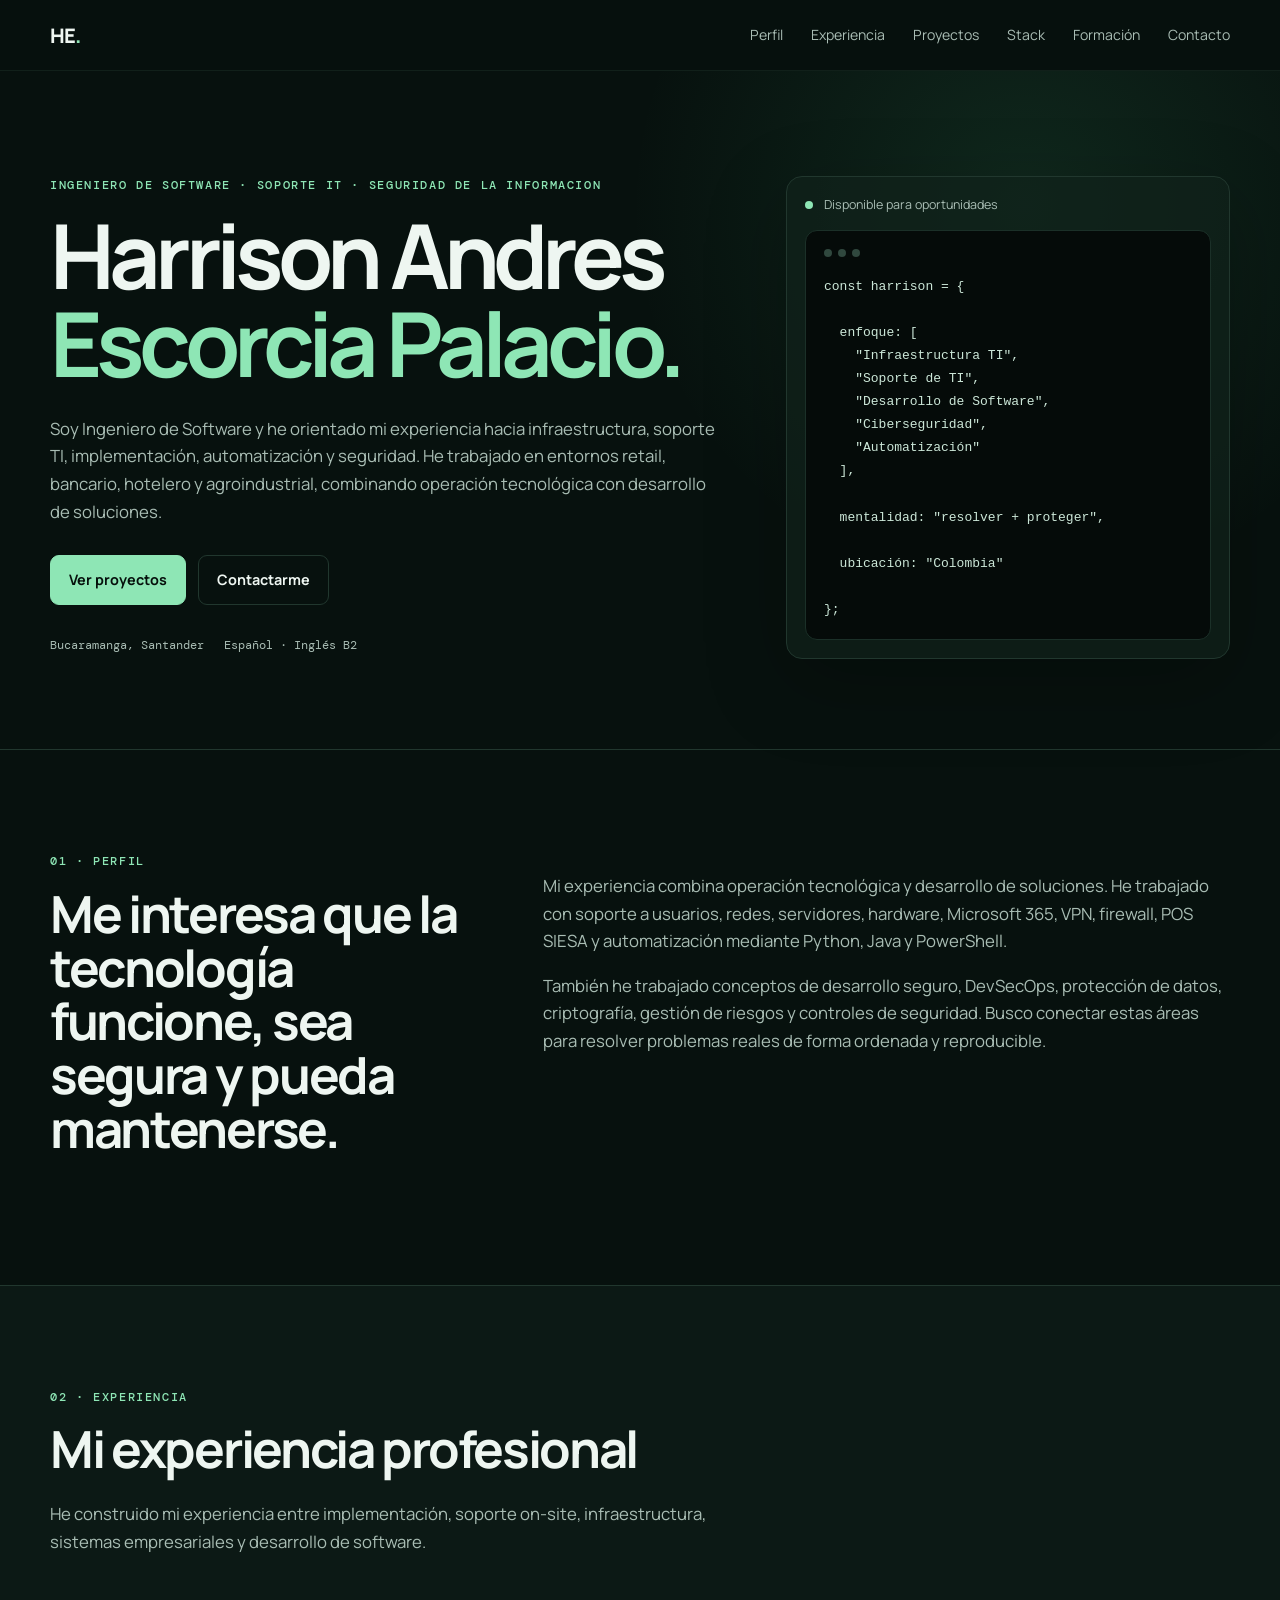
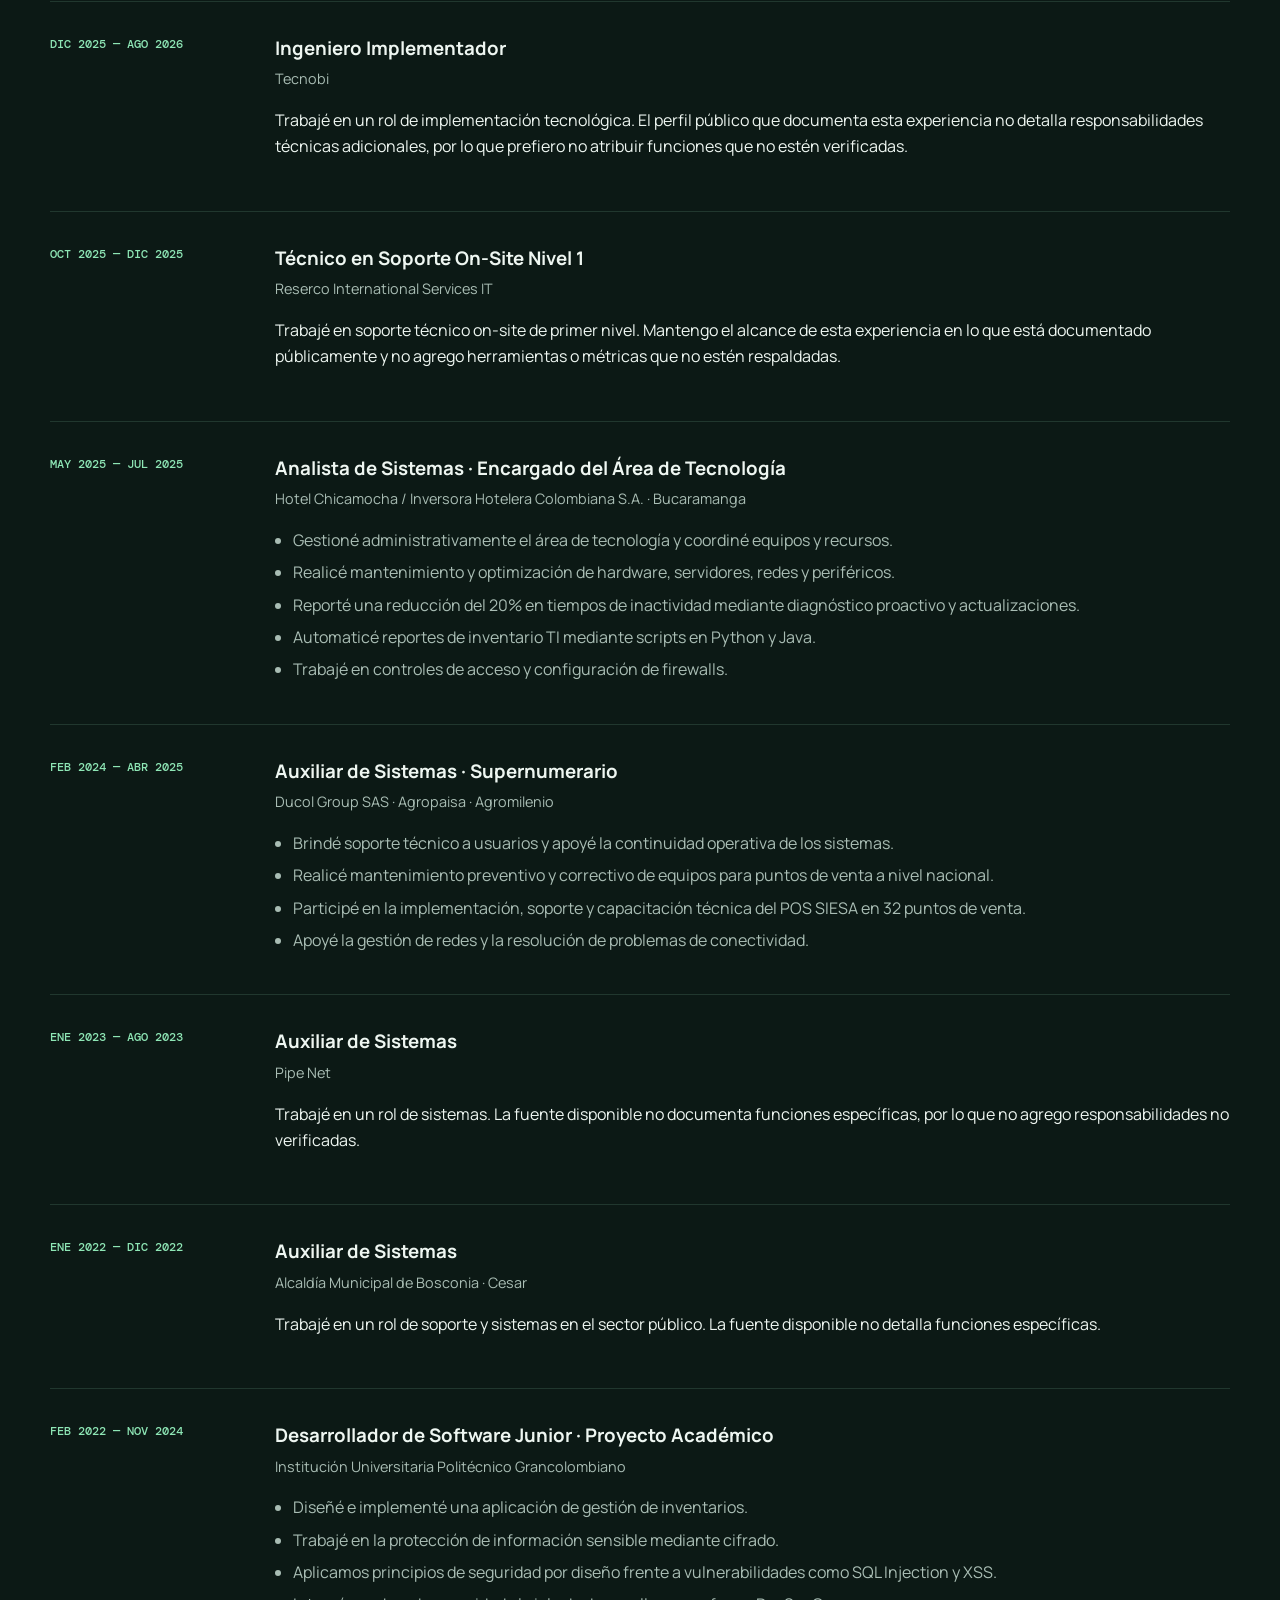
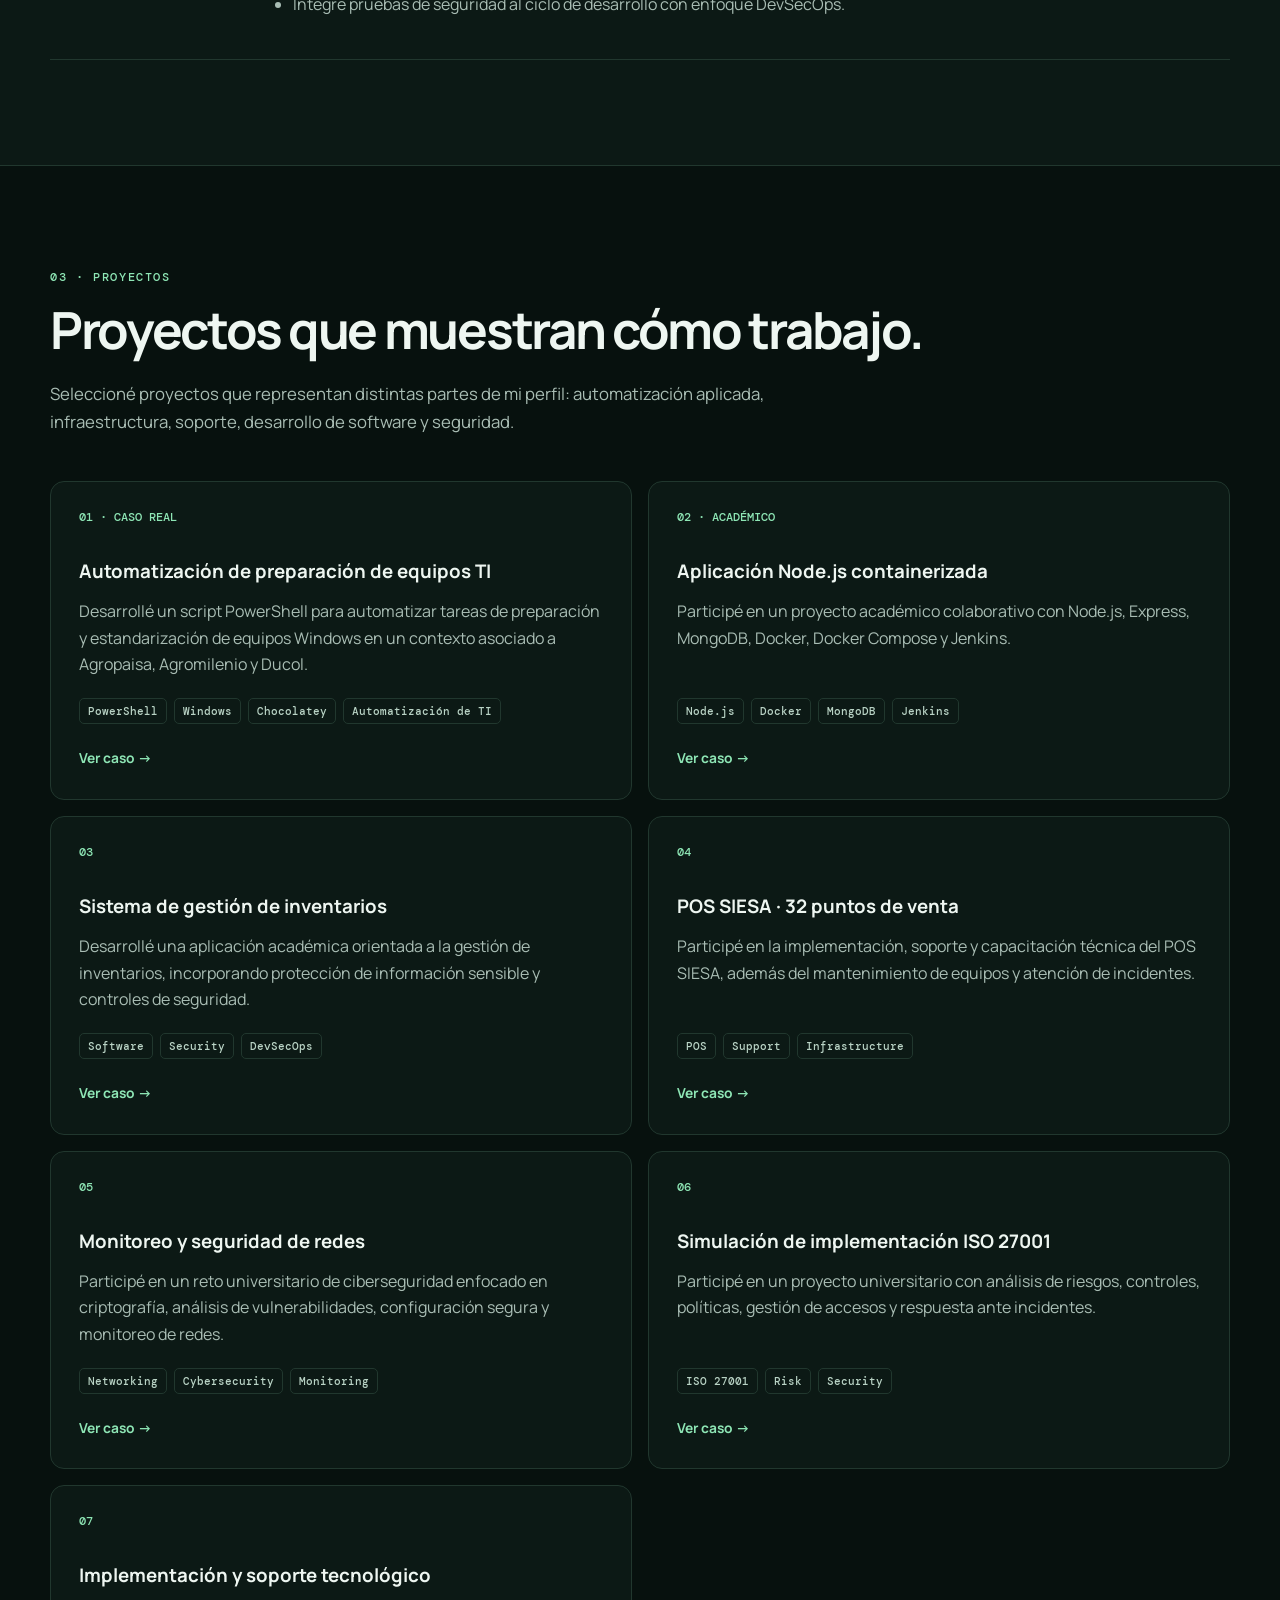
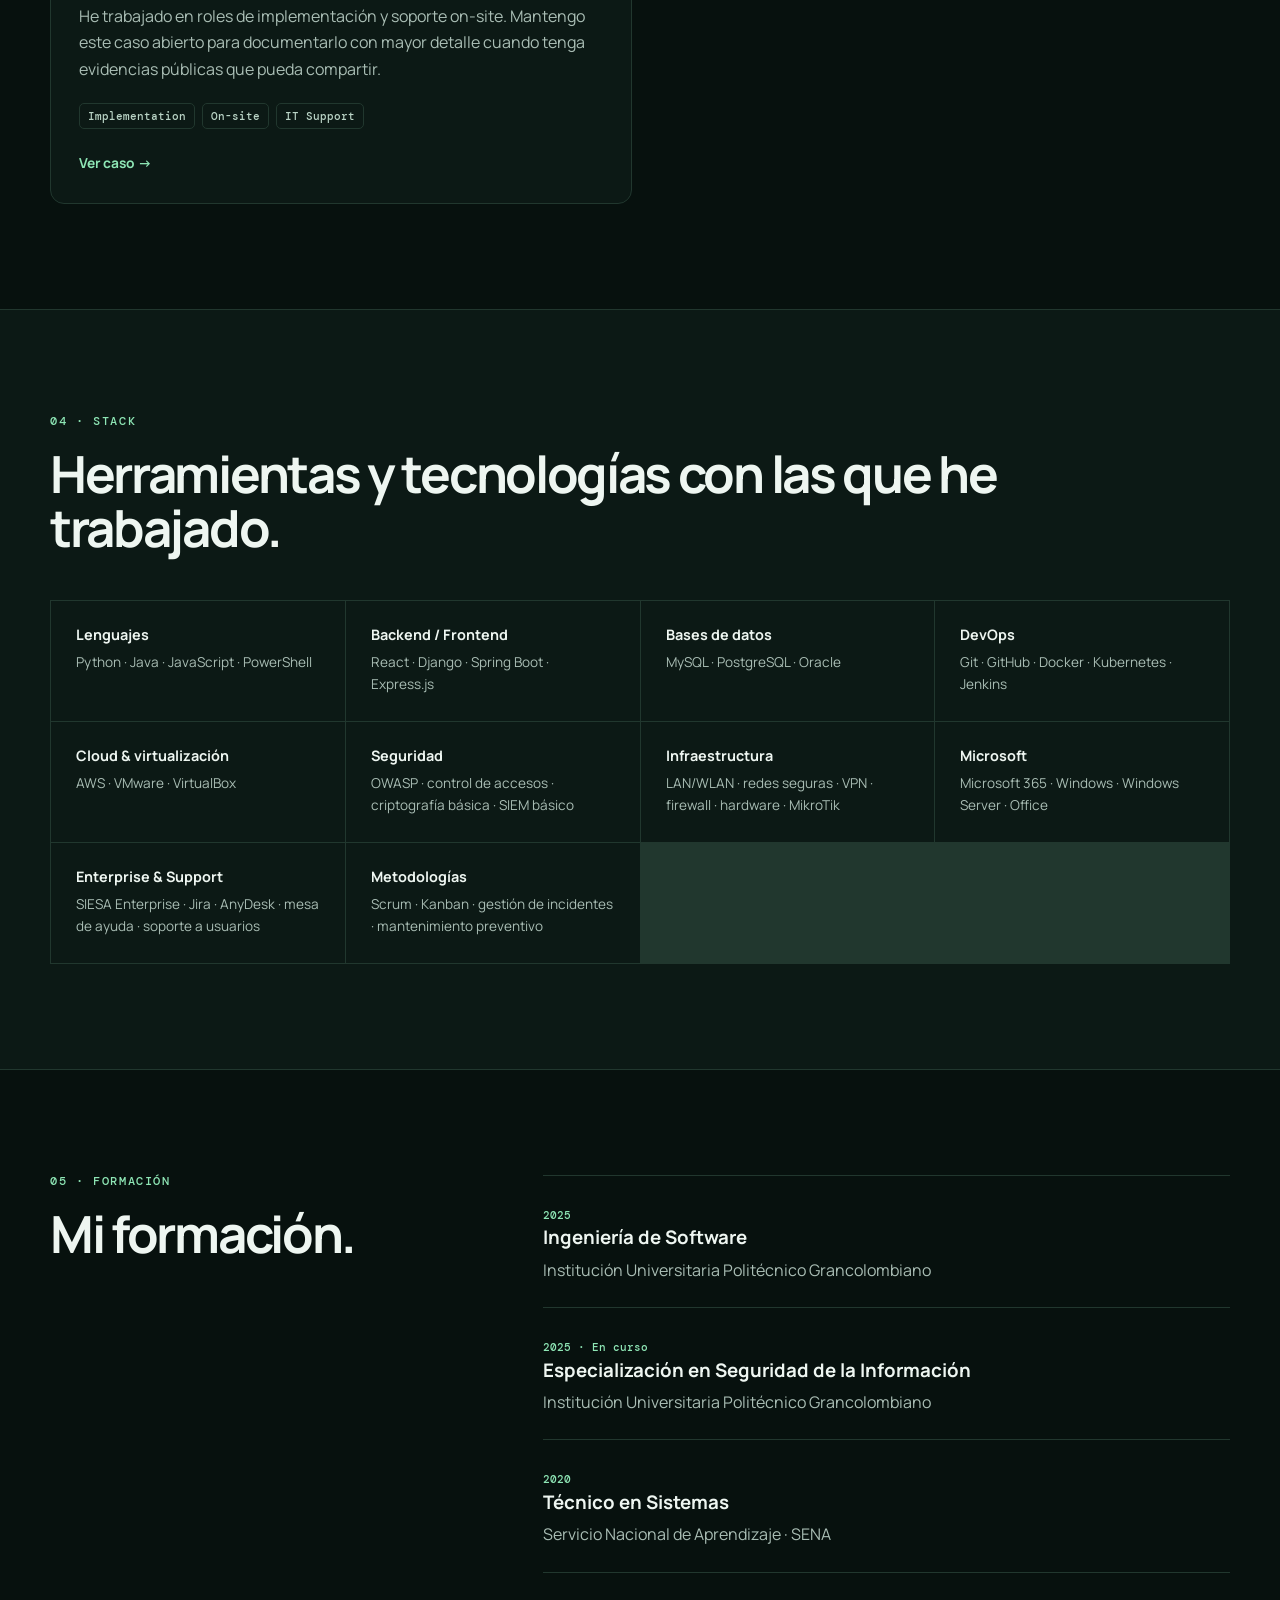
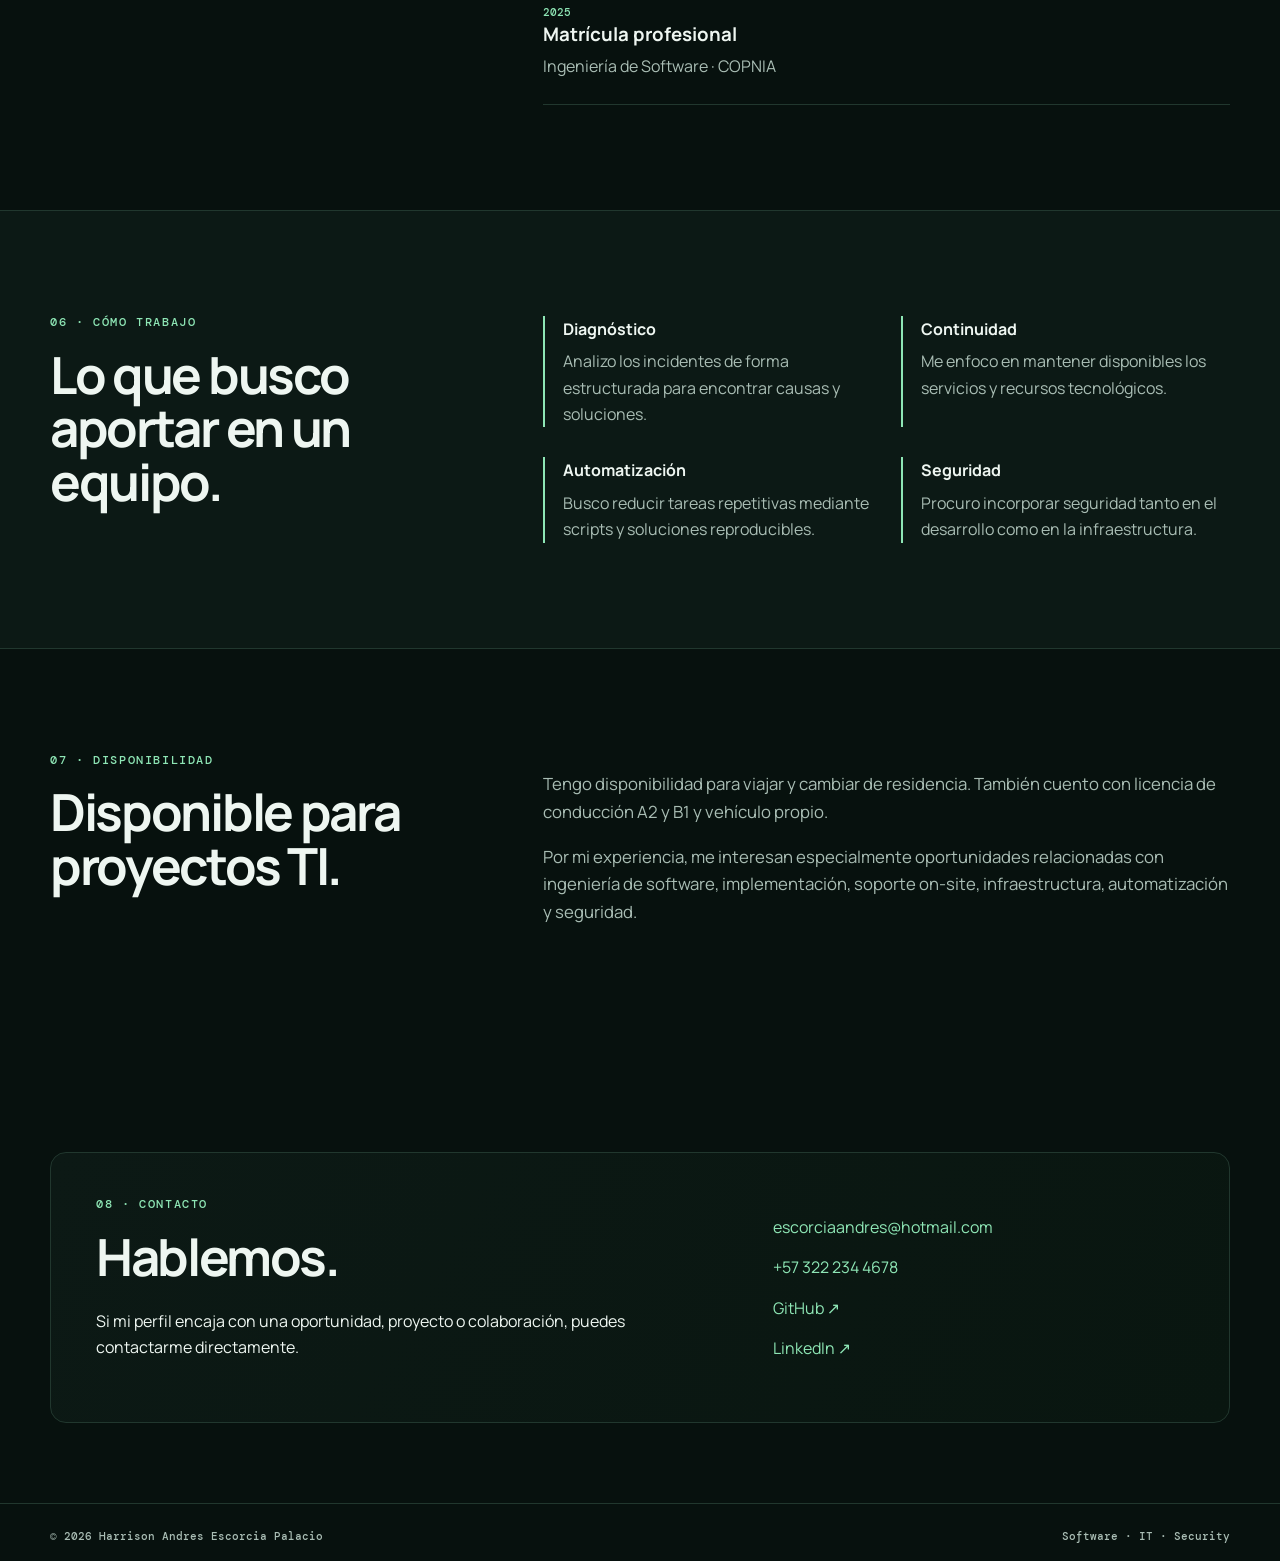
==== index.html @ 4d2f9f16 "Initial portfolio" ====
<!doctype html>
<html lang="es">
<head>
  <meta charset="utf-8">
  <meta name="viewport" content="width=device-width, initial-scale=1">
  <meta name="description" content="Portfolio profesional de Harrison Andres Escorcia Palacio — Ingeniería de Software, infraestructura, soporte TI, automatización y seguridad de la información.">
  <meta name="author" content="Harrison Andres Escorcia Palacio">
  <meta property="og:title" content="Harrison Andres Escorcia Palacio | Software & IT">
  <meta property="og:description" content="Ingeniero de Software con experiencia en infraestructura, soporte TI, desarrollo, automatización y seguridad de la información.">
  <meta property="og:type" content="website">
  <title>Harrison Escorcia | Software Engineer & IT</title>
  <link rel="stylesheet" href="styles.css">
</head>
<body>
<header class="site-header">
  <nav class="nav container" aria-label="Navegación principal">
    <a class="brand" href="#inicio">HE<span>.</span></a>
    <button class="nav-toggle" aria-label="Abrir menú">☰</button>
    <div class="nav-links">
      <a href="#perfil">Perfil</a>
      <a href="#experiencia">Experiencia</a>
      <a href="#proyectos">Proyectos</a>
      <a href="#stack">Stack</a>
      <a href="#formacion">Formación</a>
      <a href="#contacto">Contacto</a>
    </div>
  </nav>
</header>

<main id="inicio">
  <section class="hero">
    <div class="container hero-grid">
      <div>
        <p class="eyebrow">INGENIERO DE SOFTWARE · SOPORTE IT · SEGURIDAD DE LA INFORMACION</p>
        <h1>Harrison Andres<br><span>Escorcia Palacio.</span></h1>
        <p class="hero-copy">
          Soy Ingeniero de Software y he orientado mi experiencia hacia infraestructura,
          soporte TI, implementación, automatización y seguridad. He trabajado en entornos
          retail, bancario, hotelero y agroindustrial, combinando operación tecnológica
          con desarrollo de soluciones.
        </p>
        <div class="actions">
          <a class="btn primary" href="#proyectos">Ver proyectos</a>
          <a class="btn secondary" href="#contacto">Contactarme</a>
        </div>
        <div class="quick-facts">
          <span>Bucaramanga, Santander</span>
          <span>Español · Inglés B2</span>
          <span></span>
        </div>
      </div>
      <aside class="hero-card">
        <div class="status"><i></i> Disponible para oportunidades</div>
        <div class="code-card">
          <div class="dots"><b></b><b></b><b></b></div>
          <pre><code>const harrison = {

  enfoque: [
    "Infraestructura TI",
    "Soporte de TI",
    "Desarrollo de Software",
    "Ciberseguridad",
    "Automatización"
  ],

  mentalidad: "resolver + proteger",

  ubicación: "Colombia"

};</code></pre>
        </div>
      </aside>
    </div>
  </section>

  <section id="perfil" class="section">
    <div class="container two-col">
      <div>
        <p class="eyebrow">01 · PERFIL</p>
        <h2>Me interesa que la tecnología funcione, sea segura y pueda mantenerse.</h2>
      </div>
      <div class="prose">
        <p>
          Mi experiencia combina operación tecnológica y desarrollo de soluciones. He trabajado
          con soporte a usuarios, redes, servidores, hardware, Microsoft 365, VPN, firewall,
          POS SIESA y automatización mediante Python, Java y PowerShell.
        </p>
        <p>
          También he trabajado conceptos de desarrollo seguro, DevSecOps, protección de datos,
          criptografía, gestión de riesgos y controles de seguridad. Busco conectar estas áreas
          para resolver problemas reales de forma ordenada y reproducible.
        </p>
      </div>
    </div>
  </section>

  <section id="experiencia" class="section section-alt">
    <div class="container">
      <p class="eyebrow">02 · EXPERIENCIA</p>
      <h2>Mi experiencia profesional</h2>
      <p class="section-lead">He construido mi experiencia entre implementación, soporte on-site, infraestructura, sistemas empresariales y desarrollo de software.</p>
      <div class="timeline">
        <article class="timeline-item">
          <div class="date">DIC 2025 — AGO 2026</div>
          <div>
            <h3>Ingeniero Implementador</h3>
            <p class="company">Tecnobi</p>
            <p>Trabajé en un rol de implementación tecnológica. El perfil público que documenta esta experiencia no detalla responsabilidades técnicas adicionales, por lo que prefiero no atribuir funciones que no estén verificadas.</p>
          </div>
        </article>
        <article class="timeline-item">
          <div class="date">OCT 2025 — DIC 2025</div>
          <div>
            <h3>Técnico en Soporte On-Site Nivel 1</h3>
            <p class="company">Reserco International Services IT</p>
            <p>Trabajé en soporte técnico on-site de primer nivel. Mantengo el alcance de esta experiencia en lo que está documentado públicamente y no agrego herramientas o métricas que no estén respaldadas.</p>
          </div>
        </article>
        <article class="timeline-item">
          <div class="date">MAY 2025 — JUL 2025</div>
          <div>
            <h3>Analista de Sistemas · Encargado del Área de Tecnología</h3>
            <p class="company">Hotel Chicamocha / Inversora Hotelera Colombiana S.A. · Bucaramanga</p>
            <ul>
              <li>Gestioné administrativamente el área de tecnología y coordiné equipos y recursos.</li>
              <li>Realicé mantenimiento y optimización de hardware, servidores, redes y periféricos.</li>
              <li>Reporté una reducción del 20% en tiempos de inactividad mediante diagnóstico proactivo y actualizaciones.</li>
              <li>Automaticé reportes de inventario TI mediante scripts en Python y Java.</li>
              <li>Trabajé en controles de acceso y configuración de firewalls.</li>
            </ul>
          </div>
        </article>
        <article class="timeline-item">
          <div class="date">FEB 2024 — ABR 2025</div>
          <div>
            <h3>Auxiliar de Sistemas · Supernumerario</h3>
            <p class="company">Ducol Group SAS · Agropaisa · Agromilenio</p>
            <ul>
              <li>Brindé soporte técnico a usuarios y apoyé la continuidad operativa de los sistemas.</li>
              <li>Realicé mantenimiento preventivo y correctivo de equipos para puntos de venta a nivel nacional.</li>
              <li>Participé en la implementación, soporte y capacitación técnica del POS SIESA en 32 puntos de venta.</li>
              <li>Apoyé la gestión de redes y la resolución de problemas de conectividad.</li>
            </ul>
          </div>
        </article>
        <article class="timeline-item">
          <div class="date">ENE 2023 — AGO 2023</div>
          <div>
            <h3>Auxiliar de Sistemas</h3>
            <p class="company">Pipe Net</p>
            <p>Trabajé en un rol de sistemas. La fuente disponible no documenta funciones específicas, por lo que no agrego responsabilidades no verificadas.</p>
          </div>
        </article>
        <article class="timeline-item">
          <div class="date">ENE 2022 — DIC 2022</div>
          <div>
            <h3>Auxiliar de Sistemas</h3>
            <p class="company">Alcaldía Municipal de Bosconia · Cesar</p>
            <p>Trabajé en un rol de soporte y sistemas en el sector público. La fuente disponible no detalla funciones específicas.</p>
          </div>
        </article>
        <article class="timeline-item">
          <div class="date">FEB 2022 — NOV 2024</div>
          <div>
            <h3>Desarrollador de Software Junior · Proyecto Académico</h3>
            <p class="company">Institución Universitaria Politécnico Grancolombiano</p>
            <ul>
              <li>Diseñé e implementé una aplicación de gestión de inventarios.</li>
              <li>Trabajé en la protección de información sensible mediante cifrado.</li>
              <li>Aplicamos principios de seguridad por diseño frente a vulnerabilidades como SQL Injection y XSS.</li>
              <li>Integré pruebas de seguridad al ciclo de desarrollo con enfoque DevSecOps.</li>
            </ul>
          </div>
        </article>
      </div>
    </div>
  </section>

  <section id="proyectos" class="section">
    <div class="container">
      <p class="eyebrow">03 · PROYECTOS</p>
      <h2>Proyectos que muestran cómo trabajo.</h2>
      <p class="section-lead">Seleccioné proyectos que representan distintas partes de mi perfil: automatización aplicada, infraestructura, soporte, desarrollo de software y seguridad.</p>
      <div class="project-grid">
        <article class="project-card">
          <span class="project-number">01 · CASO REAL</span>
          <h3>Automatización de preparación de equipos TI</h3>
          <p>Desarrollé un script PowerShell para automatizar tareas de preparación y estandarización de equipos Windows en un contexto asociado a Agropaisa, Agromilenio y Ducol.</p>
          <div class="tags"><span>PowerShell</span><span>Windows</span><span>Chocolatey</span><span>Automatización de TI</span></div>
          <a class="text-link" href="projects/tics-agp.html">Ver caso →</a>
        </article>
        <article class="project-card">
          <span class="project-number">02 · ACADÉMICO</span>
          <h3>Aplicación Node.js containerizada</h3>
          <p>Participé en un proyecto académico colaborativo con Node.js, Express, MongoDB, Docker, Docker Compose y Jenkins.</p>
          <div class="tags"><span>Node.js</span><span>Docker</span><span>MongoDB</span><span>Jenkins</span></div>
          <a class="text-link" href="projects/app-docker-node.html">Ver caso →</a>
        </article>
        <article class="project-card">
          <span class="project-number">03</span>
          <h3>Sistema de gestión de inventarios</h3>
          <p>Desarrollé una aplicación académica orientada a la gestión de inventarios, incorporando protección de información sensible y controles de seguridad.</p>
          <div class="tags"><span>Software</span><span>Security</span><span>DevSecOps</span></div>
          <a class="text-link" href="projects/inventario.html">Ver caso →</a>
        </article>
        <article class="project-card">
          <span class="project-number">04</span>
          <h3>POS SIESA · 32 puntos de venta</h3>
          <p>Participé en la implementación, soporte y capacitación técnica del POS SIESA, además del mantenimiento de equipos y atención de incidentes.</p>
          <div class="tags"><span>POS</span><span>Support</span><span>Infrastructure</span></div>
          <a class="text-link" href="projects/pos-siesa.html">Ver caso →</a>
        </article>
        <article class="project-card">
          <span class="project-number">05</span>
          <h3>Monitoreo y seguridad de redes</h3>
          <p>Participé en un reto universitario de ciberseguridad enfocado en criptografía, análisis de vulnerabilidades, configuración segura y monitoreo de redes.</p>
          <div class="tags"><span>Networking</span><span>Cybersecurity</span><span>Monitoring</span></div>
          <a class="text-link" href="projects/monitoreo-redes.html">Ver caso →</a>
        </article>
        <article class="project-card">
          <span class="project-number">06</span>
          <h3>Simulación de implementación ISO 27001</h3>
          <p>Participé en un proyecto universitario con análisis de riesgos, controles, políticas, gestión de accesos y respuesta ante incidentes.</p>
          <div class="tags"><span>ISO 27001</span><span>Risk</span><span>Security</span></div>
          <a class="text-link" href="projects/iso-27001.html">Ver caso →</a>
        </article>
        <article class="project-card">
          <span class="project-number">07</span>
          <h3>Implementación y soporte tecnológico</h3>
          <p>He trabajado en roles de implementación y soporte on-site. Mantengo este caso abierto para documentarlo con mayor detalle cuando tenga evidencias públicas que pueda compartir.</p>
          <div class="tags"><span>Implementation</span><span>On-site</span><span>IT Support</span></div>
          <a class="text-link" href="projects/implementacion-ti.html">Ver caso →</a>
        </article>
      </div>
    </div>
  </section>

  <section id="stack" class="section section-alt">
    <div class="container">
      <p class="eyebrow">04 · STACK</p>
      <h2>Herramientas y tecnologías con las que he trabajado.</h2>
      <div class="skills-grid">
        <div class="skill"><h3>Lenguajes</h3><p>Python · Java · JavaScript · PowerShell</p></div>
        <div class="skill"><h3>Backend / Frontend</h3><p>React · Django · Spring Boot · Express.js</p></div>
        <div class="skill"><h3>Bases de datos</h3><p>MySQL · PostgreSQL · Oracle</p></div>
        <div class="skill"><h3>DevOps</h3><p>Git · GitHub · Docker · Kubernetes · Jenkins</p></div>
        <div class="skill"><h3>Cloud & virtualización</h3><p>AWS · VMware · VirtualBox</p></div>
        <div class="skill"><h3>Seguridad</h3><p>OWASP · control de accesos · criptografía básica · SIEM básico</p></div>
        <div class="skill"><h3>Infraestructura</h3><p>LAN/WLAN · redes seguras · VPN · firewall · hardware · MikroTik</p></div>
        <div class="skill"><h3>Microsoft</h3><p>Microsoft 365 · Windows · Windows Server · Office</p></div>
        <div class="skill"><h3>Enterprise & Support</h3><p>SIESA Enterprise · Jira · AnyDesk · mesa de ayuda · soporte a usuarios</p></div>
        <div class="skill"><h3>Metodologías</h3><p>Scrum · Kanban · gestión de incidentes · mantenimiento preventivo</p></div>
      </div>
    </div>
  </section>

  <section id="formacion" class="section">
    <div class="container two-col">
      <div>
        <p class="eyebrow">05 · FORMACIÓN</p>
        <h2>Mi formación.</h2>
      </div>
      <div class="education-list">
        <article>
          <span>2025</span>
          <h3>Ingeniería de Software</h3>
          <p>Institución Universitaria Politécnico Grancolombiano</p>
        </article>
        <article>
          <span>2025 · En curso</span>
          <h3>Especialización en Seguridad de la Información</h3>
          <p>Institución Universitaria Politécnico Grancolombiano</p>
        </article>
        <article>
          <span>2020</span>
          <h3>Técnico en Sistemas</h3>
          <p>Servicio Nacional de Aprendizaje · SENA</p>
        </article>
        <article>
          <span>2025</span>
          <h3>Matrícula profesional</h3>
          <p>Ingeniería de Software · COPNIA</p>
        </article>
      </div>
    </div>
  </section>

  <section class="section section-alt">
    <div class="container two-col">
      <div>
        <p class="eyebrow">06 · CÓMO TRABAJO</p>
        <h2>Lo que busco aportar en un equipo.</h2>
      </div>
      <div class="value-grid">
        <div><strong>Diagnóstico</strong><p>Analizo los incidentes de forma estructurada para encontrar causas y soluciones.</p></div>
        <div><strong>Continuidad</strong><p>Me enfoco en mantener disponibles los servicios y recursos tecnológicos.</p></div>
        <div><strong>Automatización</strong><p>Busco reducir tareas repetitivas mediante scripts y soluciones reproducibles.</p></div>
        <div><strong>Seguridad</strong><p>Procuro incorporar seguridad tanto en el desarrollo como en la infraestructura.</p></div>
      </div>
    </div>
  </section>

  <section class="section">
    <div class="container two-col">
      <div>
        <p class="eyebrow">07 · DISPONIBILIDAD</p>
        <h2>Disponible para proyectos TI.</h2>
      </div>
      <div class="prose">
        <p>Tengo disponibilidad para viajar y cambiar de residencia. También cuento con licencia de conducción A2 y B1 y vehículo propio.</p>
        <p>Por mi experiencia, me interesan especialmente oportunidades relacionadas con ingeniería de software, implementación, soporte on-site, infraestructura, automatización y seguridad.</p>
      </div>
    </div>
  </section>

  <section id="contacto" class="section contact">
    <div class="container contact-box">
      <div>
        <p class="eyebrow">08 · CONTACTO</p>
        <h2>Hablemos.</h2>
        <p>Si mi perfil encaja con una oportunidad, proyecto o colaboración, puedes contactarme directamente.</p>
      </div>
      <div class="contact-links">
        <a href="mailto:escorciaandres@hotmail.com">escorciaandres@hotmail.com</a>
        <a href="tel:+573222344678">+57 322 234 4678</a>
        <a href="https://github.com/AndresEscorcia" target="_blank" rel="noopener">GitHub ↗</a>
        <a href="https://www.linkedin.com/" target="_blank" rel="noopener">LinkedIn ↗</a>
      </div>
    </div>
  </section>
</main>

<footer class="footer">
  <div class="container">
    <span>© <span id="year"></span> Harrison Andres Escorcia Palacio</span>
    <span>Software · IT · Security</span>
  </div>
</footer>
<script src="script.js"></script>
</body>
</html>
---- styles.css ----
@import url('https://fonts.googleapis.com/css2?family=DM+Mono:wght@400;500&family=Manrope:wght@400;500;600;700;800&display=swap');

:root{
  --bg:#07110e; --surface:#0c1915; --surface2:#10211b; --text:#eef6f1;
  --muted:#a9bdb4; --line:#21372e; --accent:#8ee6b5; --accent2:#4fd18a;
  --max:1180px;
}
*{box-sizing:border-box}
html{scroll-behavior:smooth}
body{margin:0;background:var(--bg);color:var(--text);font-family:Manrope,system-ui,sans-serif;line-height:1.65}
a{color:inherit;text-decoration:none}
.container{width:min(var(--max),calc(100% - 40px));margin:auto}
.site-header{position:sticky;top:0;z-index:20;background:rgba(7,17,14,.88);backdrop-filter:blur(14px);border-bottom:1px solid rgba(142,230,181,.08)}
.nav{height:70px;display:flex;align-items:center;justify-content:space-between}
.brand{font-size:1.25rem;font-weight:800;letter-spacing:-.06em}.brand span{color:var(--accent)}
.nav-links{display:flex;gap:28px;font-size:.88rem;color:var(--muted)}
.nav-links a:hover{color:var(--accent)}
.nav-toggle{display:none;background:none;border:0;color:var(--text);font-size:1.5rem}
.hero{padding:105px 0 90px;border-bottom:1px solid var(--line);background:radial-gradient(circle at 80% 20%,rgba(79,209,138,.12),transparent 34%)}
.hero-grid{display:grid;grid-template-columns:1.2fr .8fr;gap:70px;align-items:center}
.eyebrow{font:500 .72rem/1.2 "DM Mono",monospace;letter-spacing:.14em;color:var(--accent);margin:0 0 18px}
h1{font-size:clamp(3rem,7vw,6.3rem);line-height:.98;letter-spacing:-.065em;margin:0 0 28px}
h1 span{color:var(--accent)}
h2{font-size:clamp(2rem,4vw,3.2rem);line-height:1.05;letter-spacing:-.045em;margin:0 0 24px}
h3{line-height:1.2;margin:0 0 8px}
.hero-copy,.section-lead,.prose p{color:var(--muted);max-width:720px;font-size:1.05rem}
.actions{display:flex;gap:12px;margin:30px 0}
.btn{display:inline-flex;padding:12px 18px;border-radius:9px;font-weight:700;font-size:.9rem;border:1px solid var(--line)}
.btn.primary{background:var(--accent);color:#06100c;border-color:var(--accent)}
.btn.secondary:hover{border-color:var(--accent);color:var(--accent)}
.quick-facts{display:flex;flex-wrap:wrap;gap:10px 20px;color:var(--muted);font-size:.78rem;font-family:"DM Mono",monospace}
.hero-card{background:rgba(16,33,27,.7);border:1px solid var(--line);padding:18px;border-radius:16px;box-shadow:0 25px 80px rgba(0,0,0,.25)}
.status{font-size:.78rem;color:var(--muted);margin-bottom:14px}.status i{display:inline-block;width:8px;height:8px;border-radius:50%;background:var(--accent);margin-right:8px}
.code-card{background:#050b09;border:1px solid #1b3028;border-radius:12px;padding:18px}.dots{display:flex;gap:6px;margin-bottom:18px}.dots b{width:8px;height:8px;border-radius:50%;background:#30483e}
pre{overflow:auto;margin:0;color:#cce7d8;font:13px/1.7 "DM Mono",monospace}
.section{padding:105px 0}.section-alt{background:var(--surface);border-block:1px solid var(--line)}
.two-col{display:grid;grid-template-columns:.75fr 1.25fr;gap:80px}
.timeline{border-top:1px solid var(--line);margin-top:45px}
.timeline-item{display:grid;grid-template-columns:180px 1fr;gap:45px;padding:35px 0;border-bottom:1px solid var(--line)}
.date{font:500 .72rem "DM Mono",monospace;color:var(--accent)}
.company{color:var(--muted);margin-top:0;font-size:.9rem}
.timeline-item ul{color:var(--muted);padding-left:18px;margin-bottom:0}
.timeline-item li{margin:6px 0}
.project-grid{display:grid;grid-template-columns:repeat(2,1fr);gap:16px;margin-top:45px}
.project-card{padding:28px;background:var(--surface);border:1px solid var(--line);border-radius:14px;transition:.2s}
.project-card:hover{transform:translateY(-3px);border-color:#386252}
.project-number{font:500 .72rem "DM Mono",monospace;color:var(--accent);display:block;margin-bottom:35px}
.project-card p{color:var(--muted);min-height:80px}
.tags{display:flex;gap:7px;flex-wrap:wrap;margin:20px 0}.tags span{font:500 .68rem "DM Mono",monospace;border:1px solid var(--line);padding:5px 8px;border-radius:5px;color:#b9d3c5}
.text-link{font-weight:700;color:var(--accent);font-size:.86rem}
.skills-grid{display:grid;grid-template-columns:repeat(4,1fr);gap:1px;background:var(--line);border:1px solid var(--line);margin-top:45px}
.skill{background:var(--surface);padding:25px}.skill h3{font-size:.9rem}.skill p{color:var(--muted);font-size:.85rem;margin:0}
.education-list{border-top:1px solid var(--line)}
.education-list article{padding:24px 0;border-bottom:1px solid var(--line)}
.education-list span{font:500 .7rem "DM Mono",monospace;color:var(--accent)}
.education-list p{color:var(--muted);margin:0}
.value-grid{display:grid;grid-template-columns:1fr 1fr;gap:30px}.value-grid div{border-left:2px solid var(--accent);padding-left:18px}.value-grid p{color:var(--muted);margin:6px 0 0}
.contact{padding-bottom:80px}.contact-box{border:1px solid var(--line);border-radius:16px;padding:45px;display:grid;grid-template-columns:1.2fr .8fr;gap:60px;background:linear-gradient(120deg,var(--surface),#091610)}
.contact-links{display:flex;flex-direction:column;gap:14px;justify-content:center}.contact-links a{color:var(--accent);word-break:break-word}.footer{border-top:1px solid var(--line);padding:25px 0;color:var(--muted);font:500 .7rem "DM Mono",monospace}.footer .container{display:flex;justify-content:space-between}
@media(max-width:850px){.nav-links{display:none}.nav-toggle{display:block}.nav-links.open{display:flex;position:absolute;top:70px;left:0;right:0;background:var(--bg);padding:20px;flex-direction:column;gap:16px;border-bottom:1px solid var(--line)}.hero-grid,.two-col,.contact-box{grid-template-columns:1fr}.hero{padding-top:75px}.hero-card{display:none}.project-grid{grid-template-columns:1fr}.skills-grid{grid-template-columns:1fr 1fr}.timeline-item{grid-template-columns:1fr;gap:8px}.contact-box{padding:30px}.footer .container{gap:10px;flex-direction:column}}
@media(max-width:520px){.container{width:min(var(--max),calc(100% - 28px))}.section{padding:75px 0}.skills-grid{grid-template-columns:1fr}.value-grid{grid-template-columns:1fr}h1{font-size:3.1rem}}
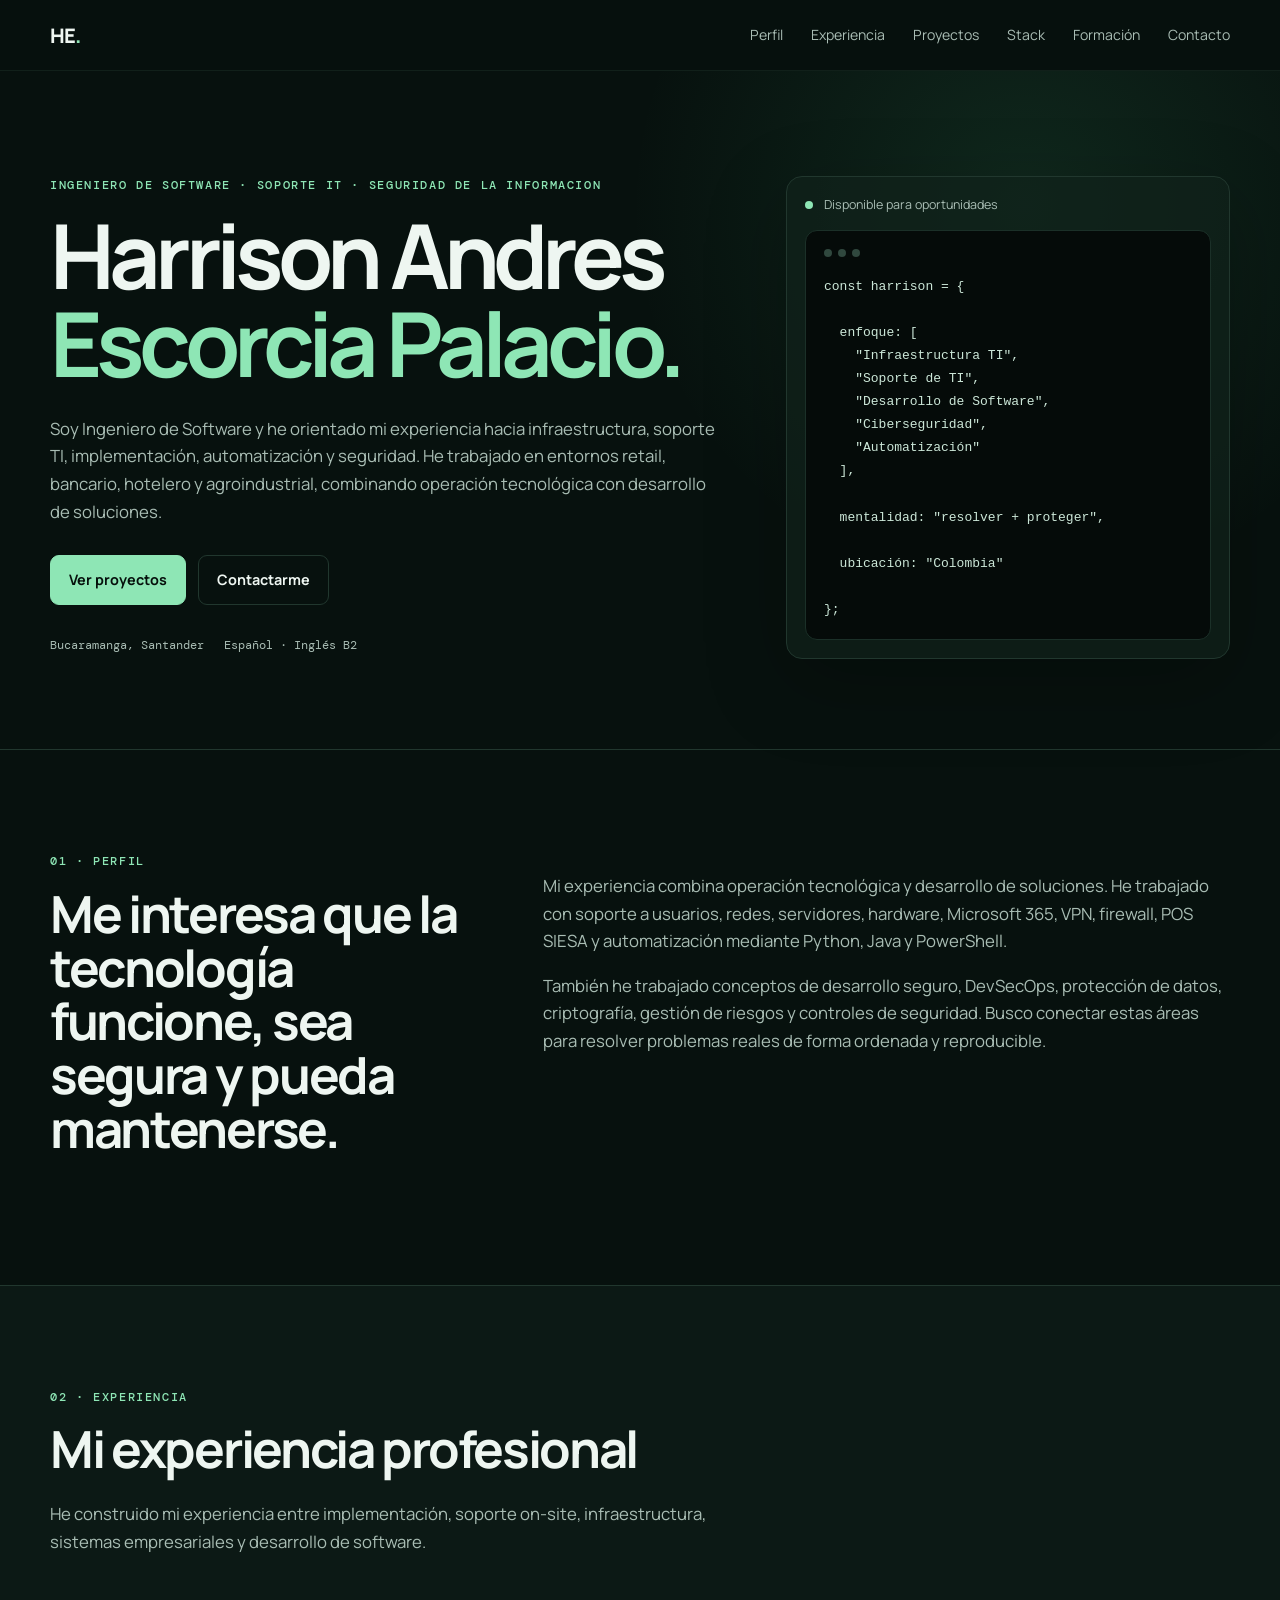
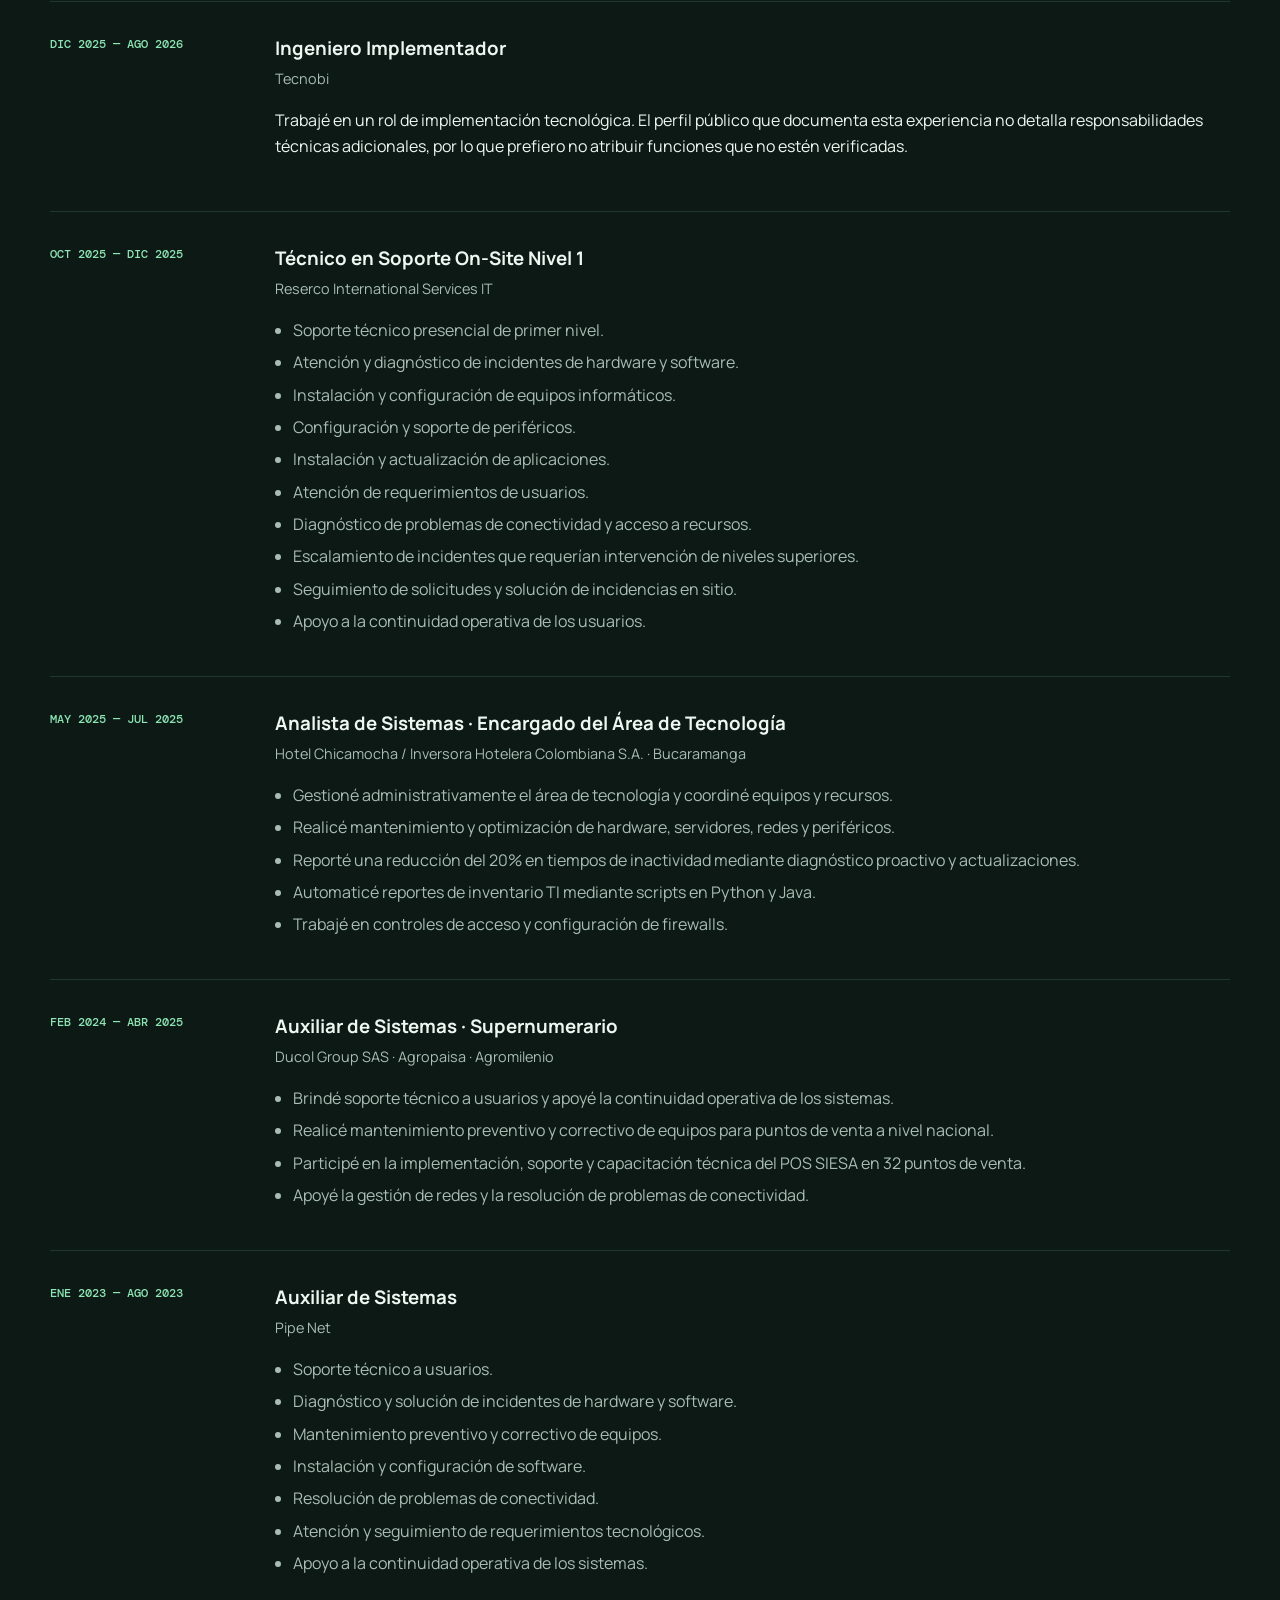
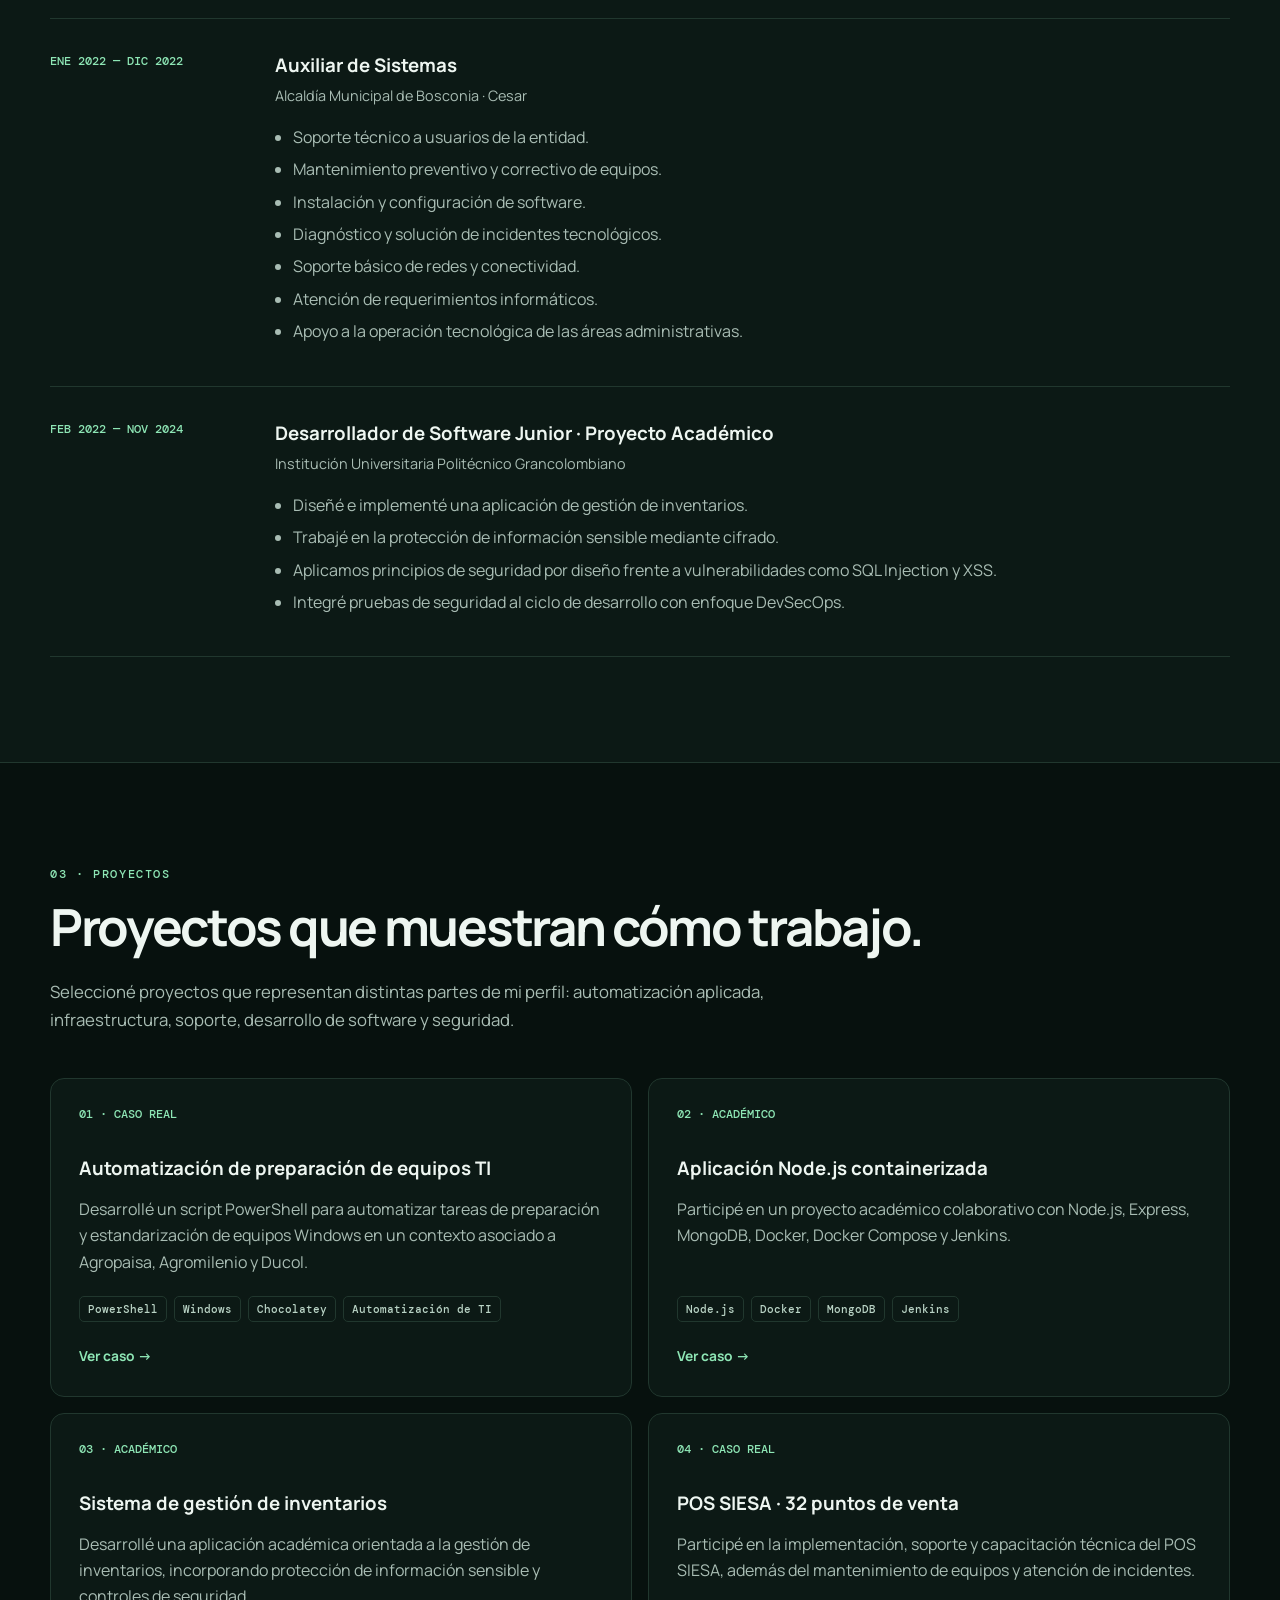
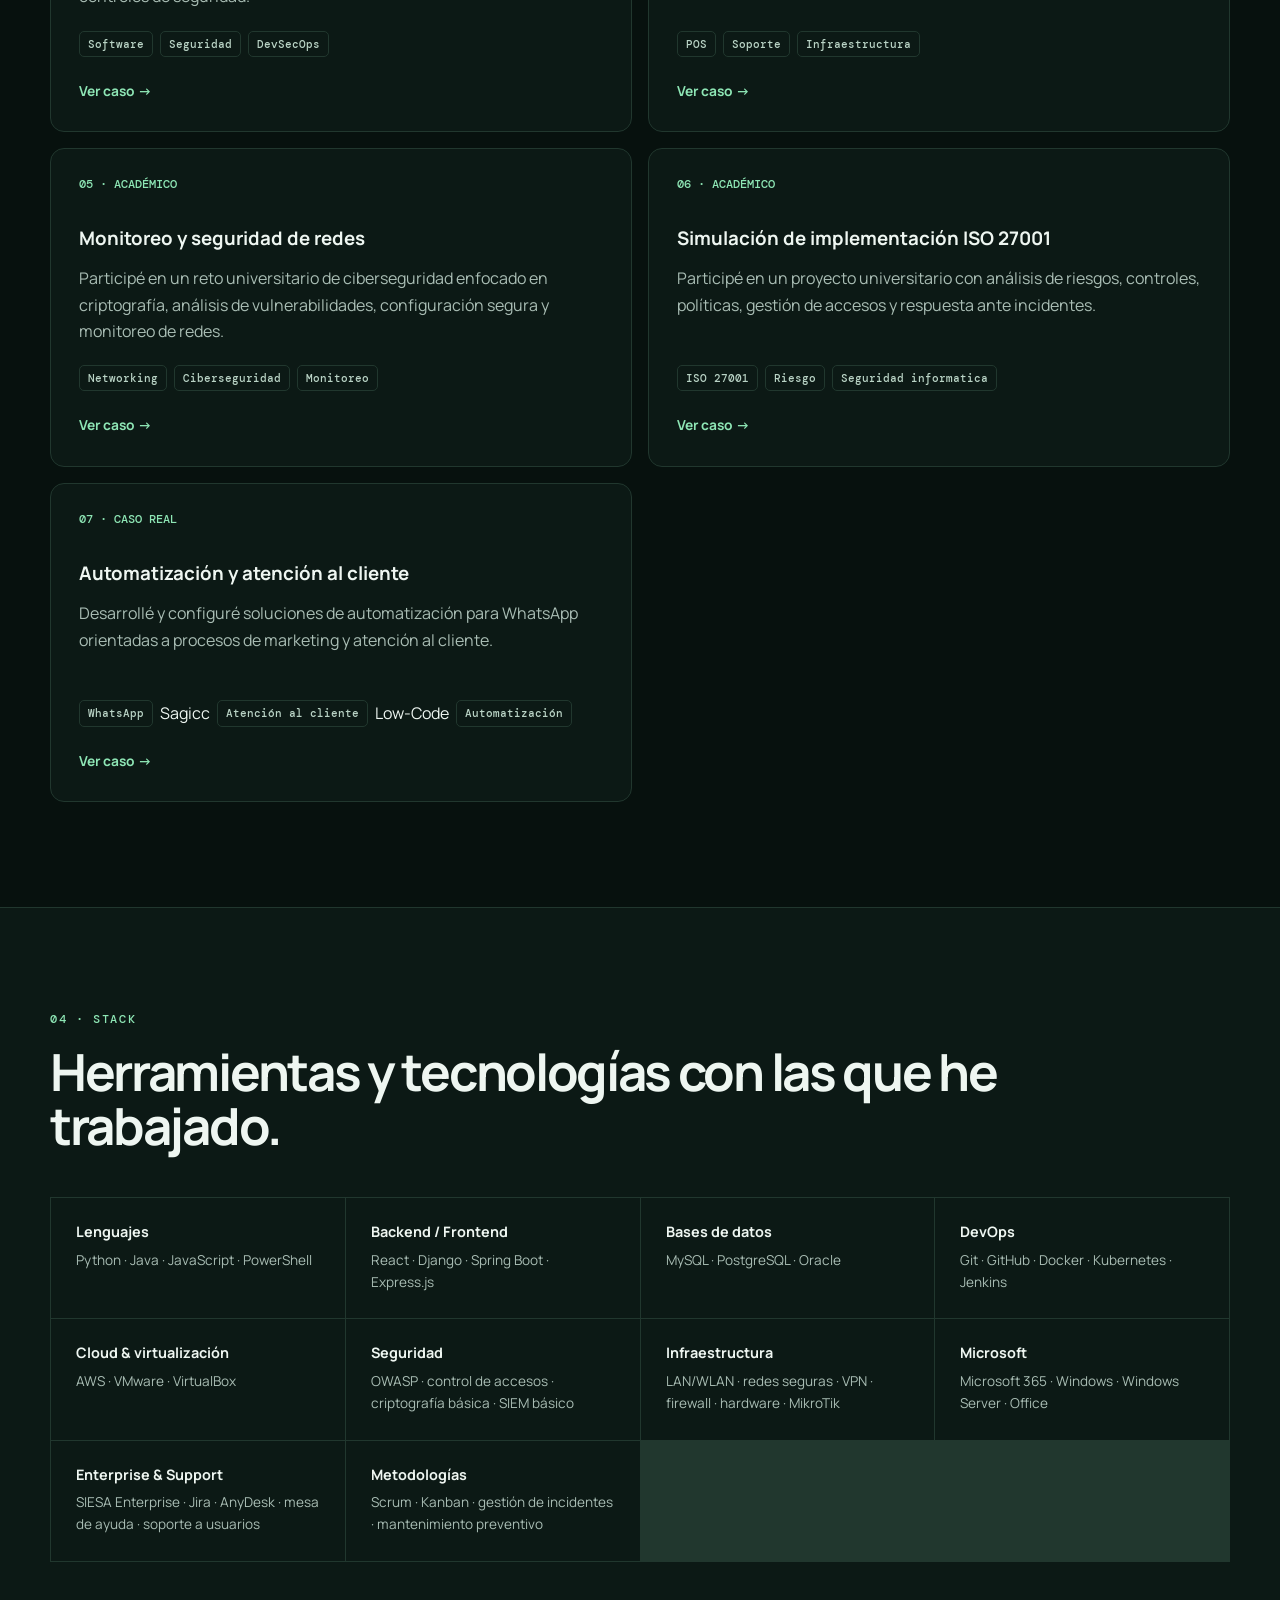
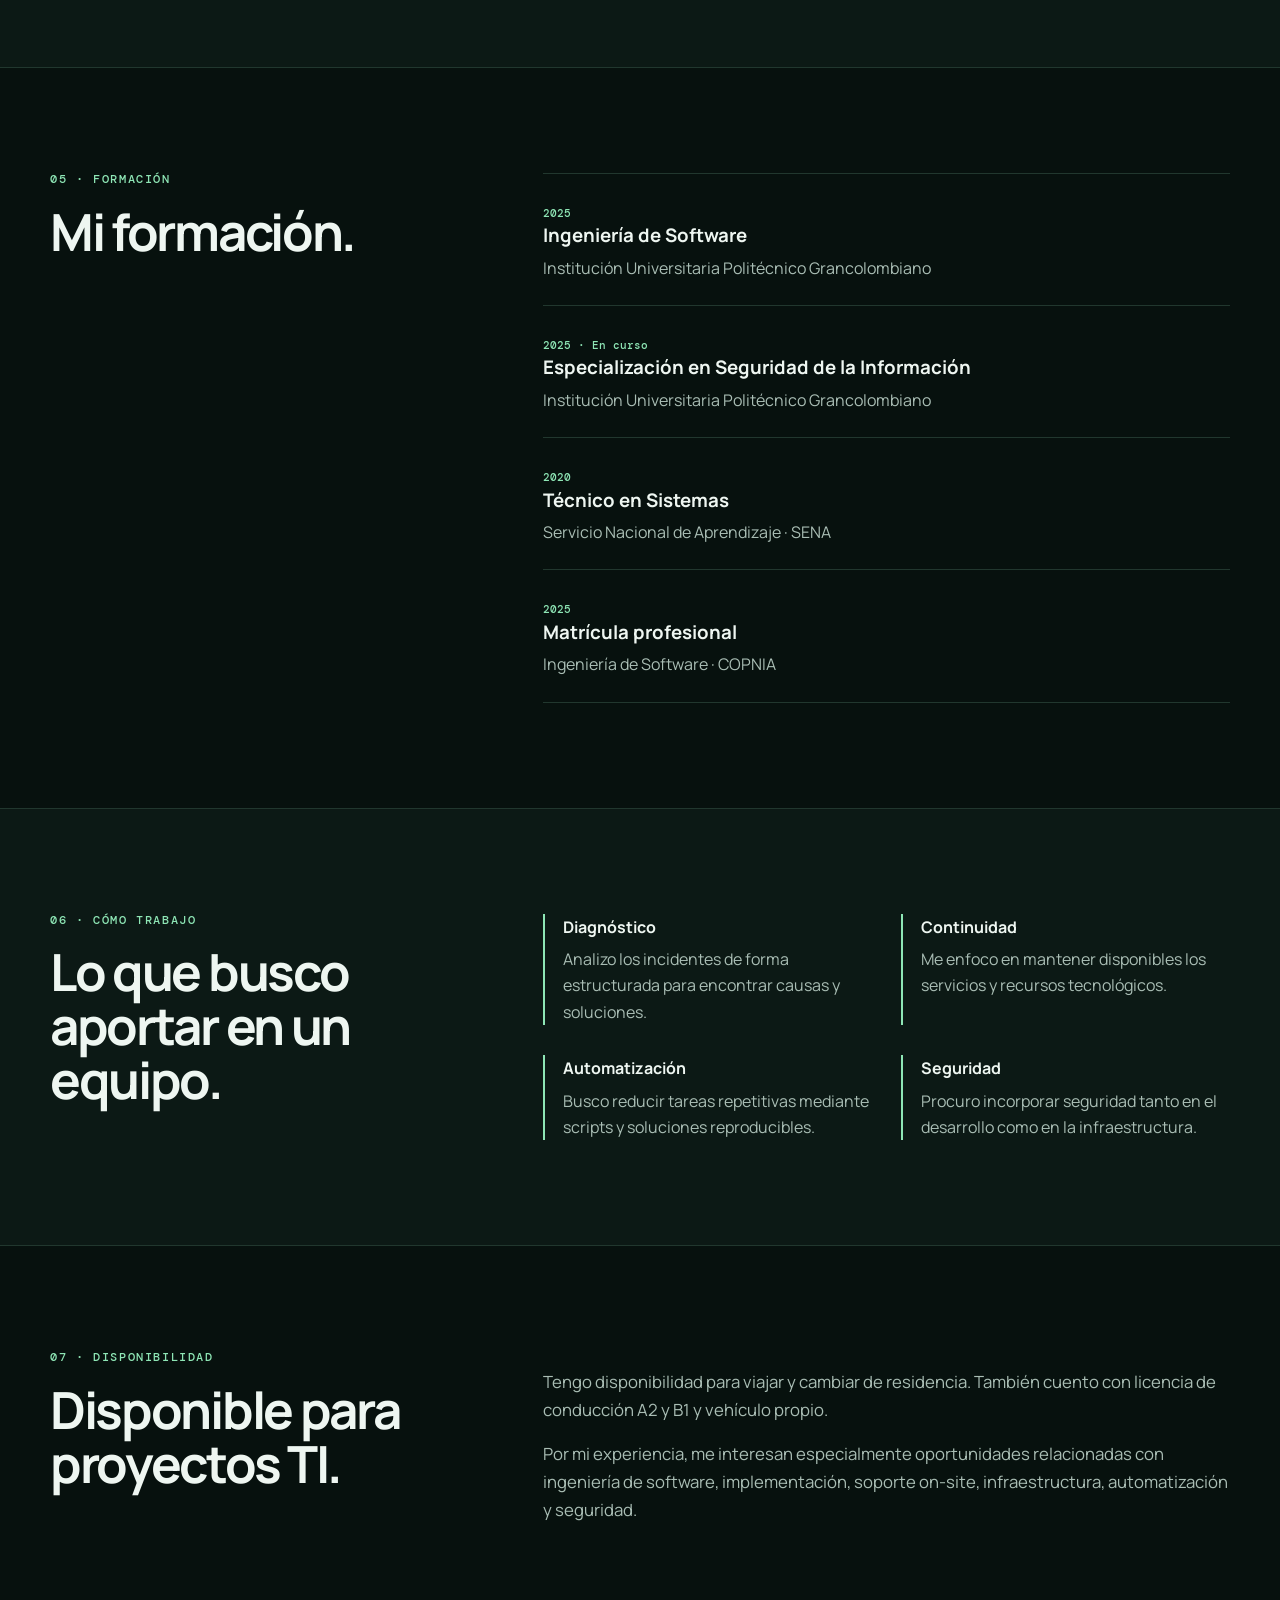
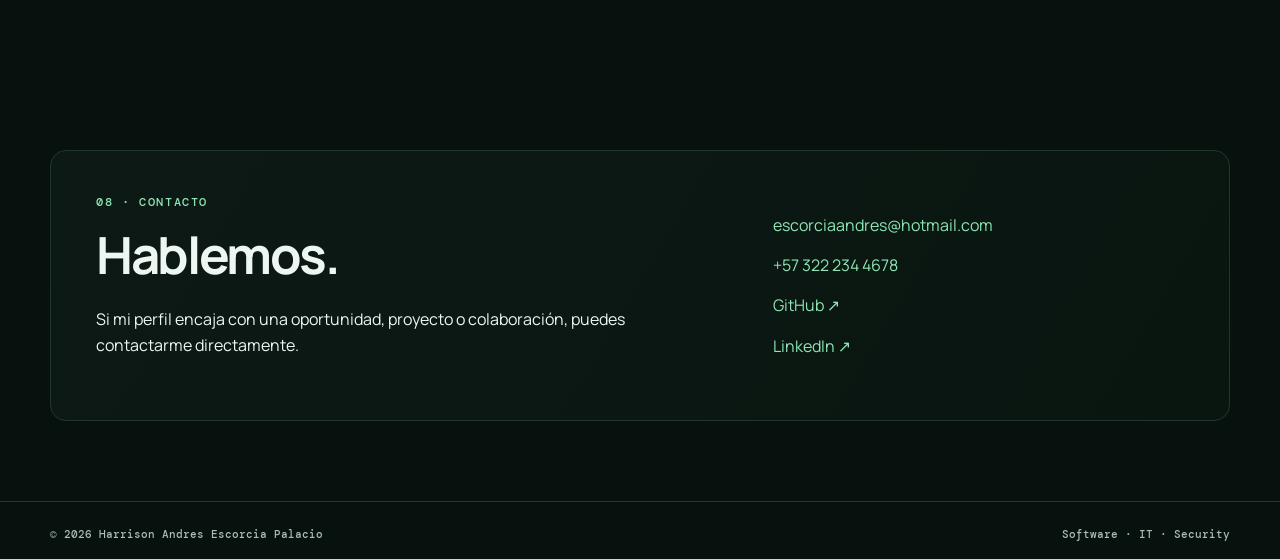
==== commit 846c9432: "Replace paragraphs with bullet points in experience section" ====
--- a/index.html
+++ b/index.html
@@ -8,7 +8,7 @@
   <meta property="og:title" content="Harrison Andres Escorcia Palacio | Software & IT">
   <meta property="og:description" content="Ingeniero de Software con experiencia en infraestructura, soporte TI, desarrollo, automatización y seguridad de la información.">
   <meta property="og:type" content="website">
-  <title>Harrison Escorcia | Software Engineer & IT</title>
+  <title>Harrison Escorcia | Ingeniero de Software y Tecnologia</title>
   <link rel="stylesheet" href="styles.css">
 </head>
 <body>
@@ -113,7 +113,18 @@
           <div>
             <h3>Técnico en Soporte On-Site Nivel 1</h3>
             <p class="company">Reserco International Services IT</p>
-            <p>Trabajé en soporte técnico on-site de primer nivel. Mantengo el alcance de esta experiencia en lo que está documentado públicamente y no agrego herramientas o métricas que no estén respaldadas.</p>
+            <ul>
+              <li>Soporte técnico presencial de primer nivel.</li>
+              <li>Atención y diagnóstico de incidentes de hardware y software.</li>
+              <li>Instalación y configuración de equipos informáticos.</li>
+              <li>Configuración y soporte de periféricos.</li>
+              <li>Instalación y actualización de aplicaciones.</li>
+              <li>Atención de requerimientos de usuarios.</li>
+              <li>Diagnóstico de problemas de conectividad y acceso a recursos.</li>
+              <li>Escalamiento de incidentes que requerían intervención de niveles superiores.</li>
+              <li>Seguimiento de solicitudes y solución de incidencias en sitio.</li>
+              <li>Apoyo a la continuidad operativa de los usuarios.</li>
+            </ul>
           </div>
         </article>
         <article class="timeline-item">
@@ -148,7 +159,15 @@
           <div>
             <h3>Auxiliar de Sistemas</h3>
             <p class="company">Pipe Net</p>
-            <p>Trabajé en un rol de sistemas. La fuente disponible no documenta funciones específicas, por lo que no agrego responsabilidades no verificadas.</p>
+            <ul>
+              <li>Soporte técnico a usuarios.</li>
+              <li>Diagnóstico y solución de incidentes de hardware y software.</li>
+              <li>Mantenimiento preventivo y correctivo de equipos.</li>
+              <li>Instalación y configuración de software.</li>
+              <li>Resolución de problemas de conectividad.</li>
+              <li>Atención y seguimiento de requerimientos tecnológicos.</li>
+              <li>Apoyo a la continuidad operativa de los sistemas.</li>
+            </ul>
           </div>
         </article>
         <article class="timeline-item">
@@ -156,7 +175,15 @@
           <div>
             <h3>Auxiliar de Sistemas</h3>
             <p class="company">Alcaldía Municipal de Bosconia · Cesar</p>
-            <p>Trabajé en un rol de soporte y sistemas en el sector público. La fuente disponible no detalla funciones específicas.</p>
+            <ul>
+              <li>Soporte técnico a usuarios de la entidad.</li>
+              <li>Mantenimiento preventivo y correctivo de equipos.</li>
+              <li>Instalación y configuración de software.</li>
+              <li>Diagnóstico y solución de incidentes tecnológicos.</li>
+              <li>Soporte básico de redes y conectividad.</li>
+              <li>Atención de requerimientos informáticos.</li>
+              <li>Apoyo a la operación tecnológica de las áreas administrativas.</li>
+            </ul>
           </div>
         </article>
         <article class="timeline-item">
@@ -197,38 +224,38 @@
           <a class="text-link" href="projects/app-docker-node.html">Ver caso →</a>
         </article>
         <article class="project-card">
-          <span class="project-number">03</span>
+          <span class="project-number">03 · ACADÉMICO</span>
           <h3>Sistema de gestión de inventarios</h3>
           <p>Desarrollé una aplicación académica orientada a la gestión de inventarios, incorporando protección de información sensible y controles de seguridad.</p>
-          <div class="tags"><span>Software</span><span>Security</span><span>DevSecOps</span></div>
+          <div class="tags"><span>Software</span><span>Seguridad</span><span>DevSecOps</span></div>
           <a class="text-link" href="projects/inventario.html">Ver caso →</a>
         </article>
         <article class="project-card">
-          <span class="project-number">04</span>
+          <span class="project-number">04 · CASO REAL</span>
           <h3>POS SIESA · 32 puntos de venta</h3>
           <p>Participé en la implementación, soporte y capacitación técnica del POS SIESA, además del mantenimiento de equipos y atención de incidentes.</p>
-          <div class="tags"><span>POS</span><span>Support</span><span>Infrastructure</span></div>
+          <div class="tags"><span>POS</span><span>Soporte</span><span>Infraestructura</span></div>
           <a class="text-link" href="projects/pos-siesa.html">Ver caso →</a>
         </article>
         <article class="project-card">
-          <span class="project-number">05</span>
+          <span class="project-number">05 · ACADÉMICO</span>
           <h3>Monitoreo y seguridad de redes</h3>
           <p>Participé en un reto universitario de ciberseguridad enfocado en criptografía, análisis de vulnerabilidades, configuración segura y monitoreo de redes.</p>
-          <div class="tags"><span>Networking</span><span>Cybersecurity</span><span>Monitoring</span></div>
+          <div class="tags"><span>Networking</span><span>Ciberseguridad</span><span>Monitoreo</span></div>
           <a class="text-link" href="projects/monitoreo-redes.html">Ver caso →</a>
         </article>
         <article class="project-card">
-          <span class="project-number">06</span>
+          <span class="project-number">06 · ACADÉMICO</span>
           <h3>Simulación de implementación ISO 27001</h3>
           <p>Participé en un proyecto universitario con análisis de riesgos, controles, políticas, gestión de accesos y respuesta ante incidentes.</p>
-          <div class="tags"><span>ISO 27001</span><span>Risk</span><span>Security</span></div>
+          <div class="tags"><span>ISO 27001</span><span>Riesgo</span><span>Seguridad informatica</span></div>
           <a class="text-link" href="projects/iso-27001.html">Ver caso →</a>
         </article>
         <article class="project-card">
-          <span class="project-number">07</span>
-          <h3>Implementación y soporte tecnológico</h3>
-          <p>He trabajado en roles de implementación y soporte on-site. Mantengo este caso abierto para documentarlo con mayor detalle cuando tenga evidencias públicas que pueda compartir.</p>
-          <div class="tags"><span>Implementation</span><span>On-site</span><span>IT Support</span></div>
+          <span class="project-number">07 · CASO REAL</span>
+          <h3>Automatización y atención al cliente</h3>
+          <p>Desarrollé y configuré soluciones de automatización para WhatsApp orientadas a procesos de marketing y atención al cliente.</p>
+          <div class="tags"><span>WhatsApp</span>Sagicc<span>Atención al cliente</span>Low-Code<span>Automatización</span></div>
           <a class="text-link" href="projects/implementacion-ti.html">Ver caso →</a>
         </article>
       </div>
@@ -322,7 +349,7 @@
       </div>
       <div class="contact-links">
         <a href="mailto:escorciaandres@hotmail.com">escorciaandres@hotmail.com</a>
-        <a href="tel:+573222344678">+57 322 234 4678</a>
+        <a href="https://api.whatsapp.com/send/?phone=573222344678&text&type=phone_number&app_absent=0">+57 322 234 4678</a>
         <a href="https://github.com/AndresEscorcia" target="_blank" rel="noopener">GitHub ↗</a>
         <a href="https://www.linkedin.com/" target="_blank" rel="noopener">LinkedIn ↗</a>
       </div>
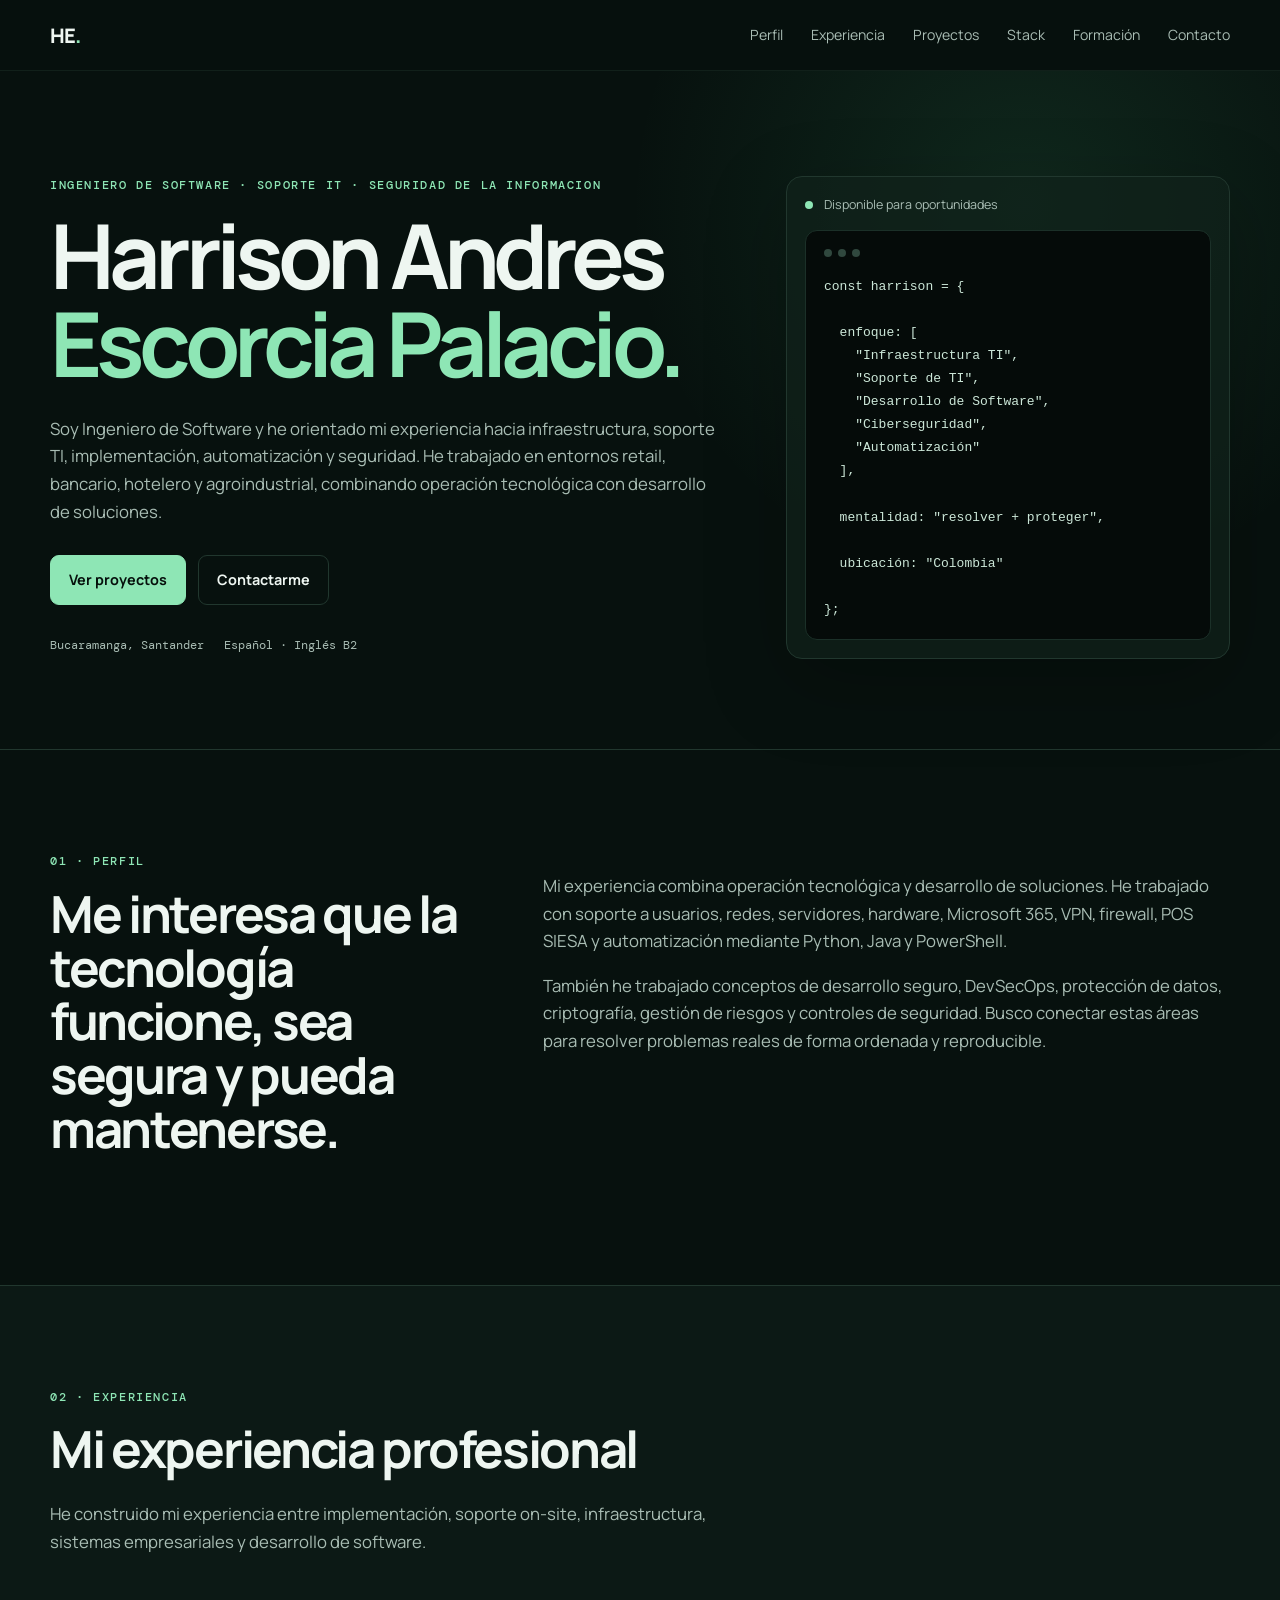
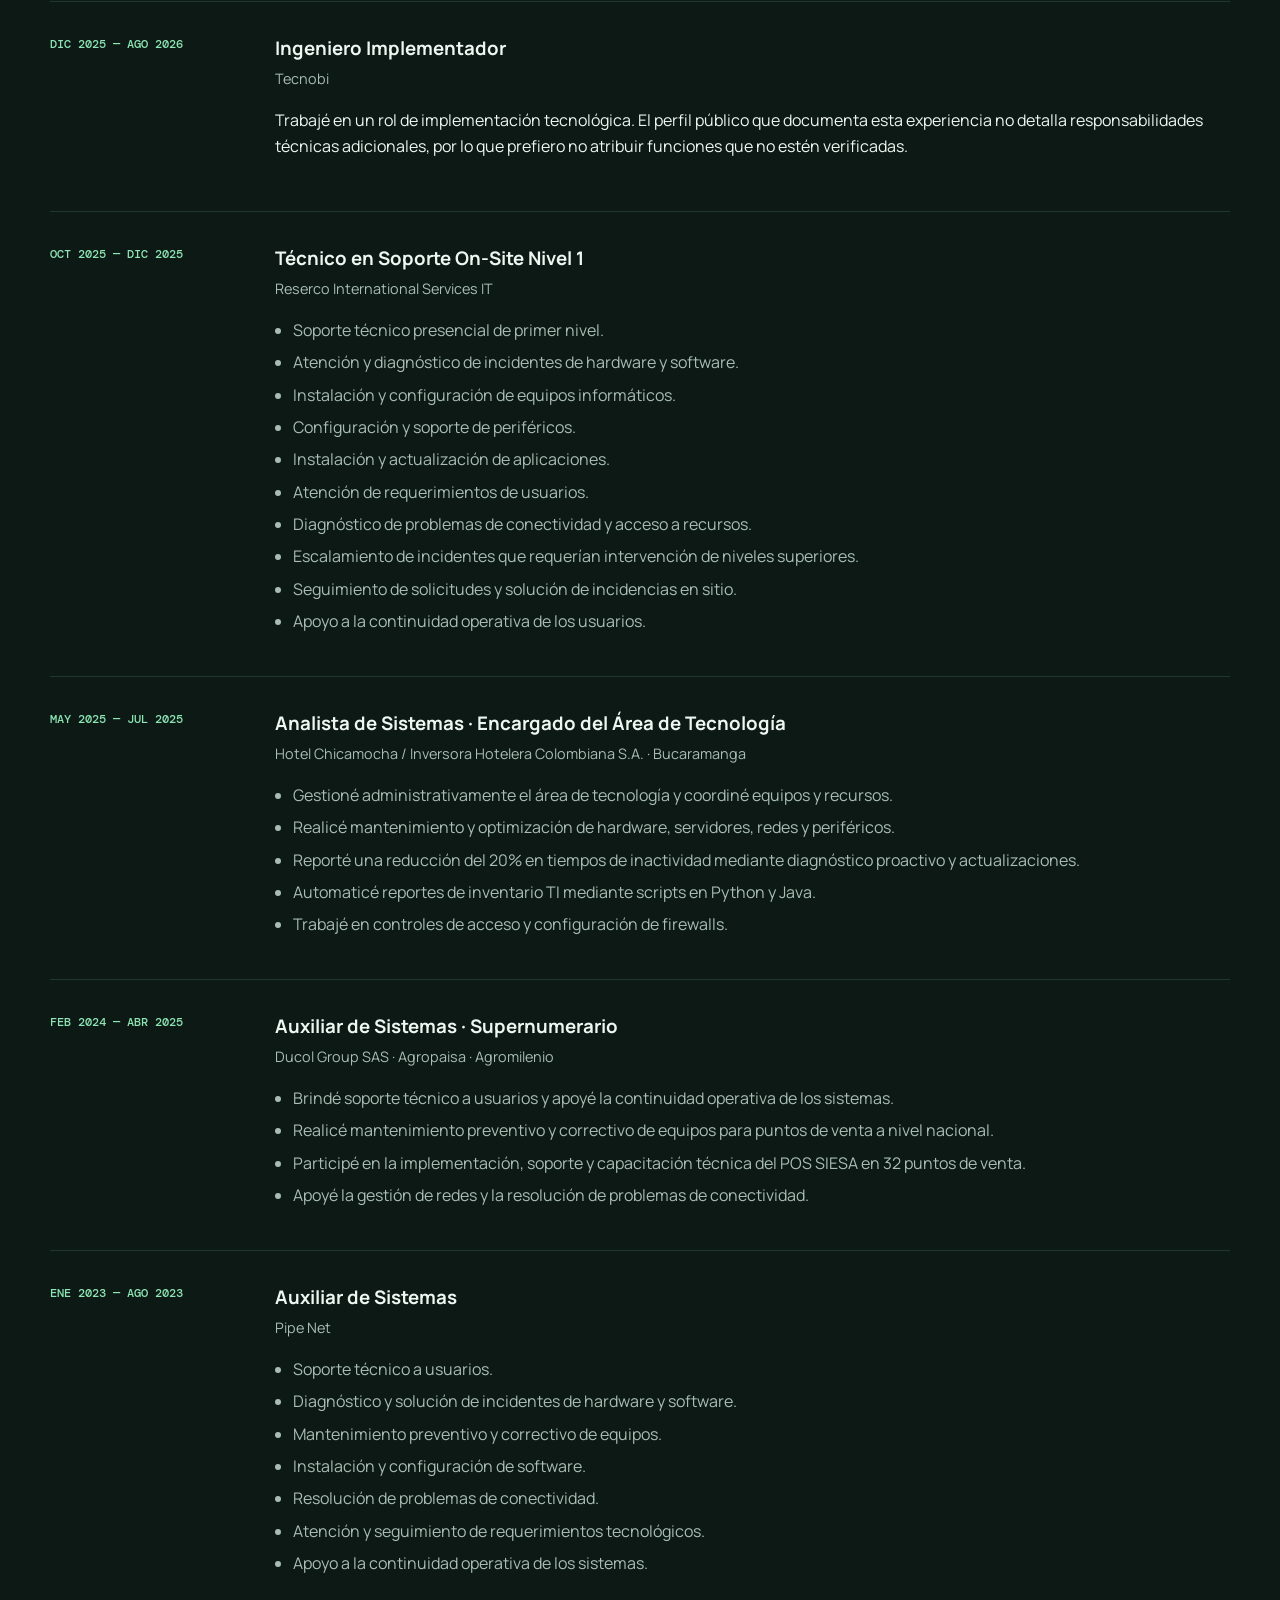
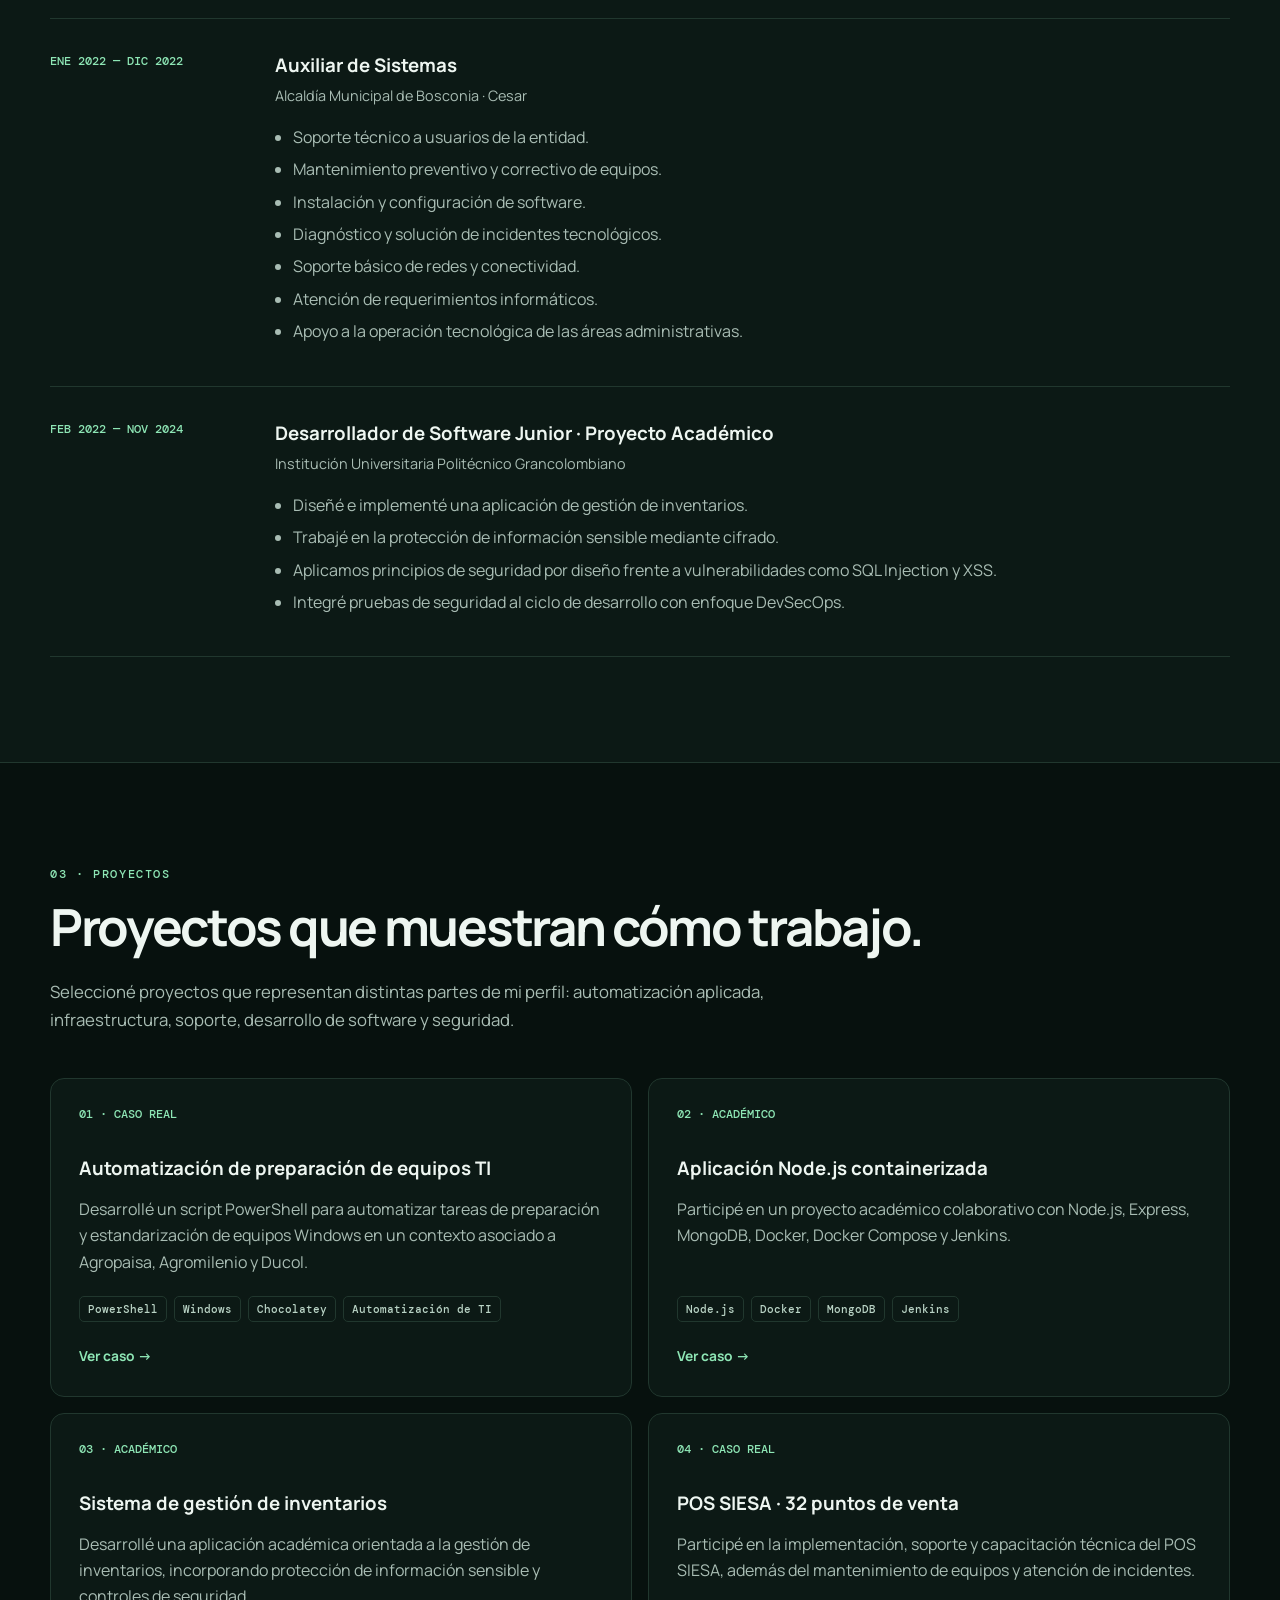
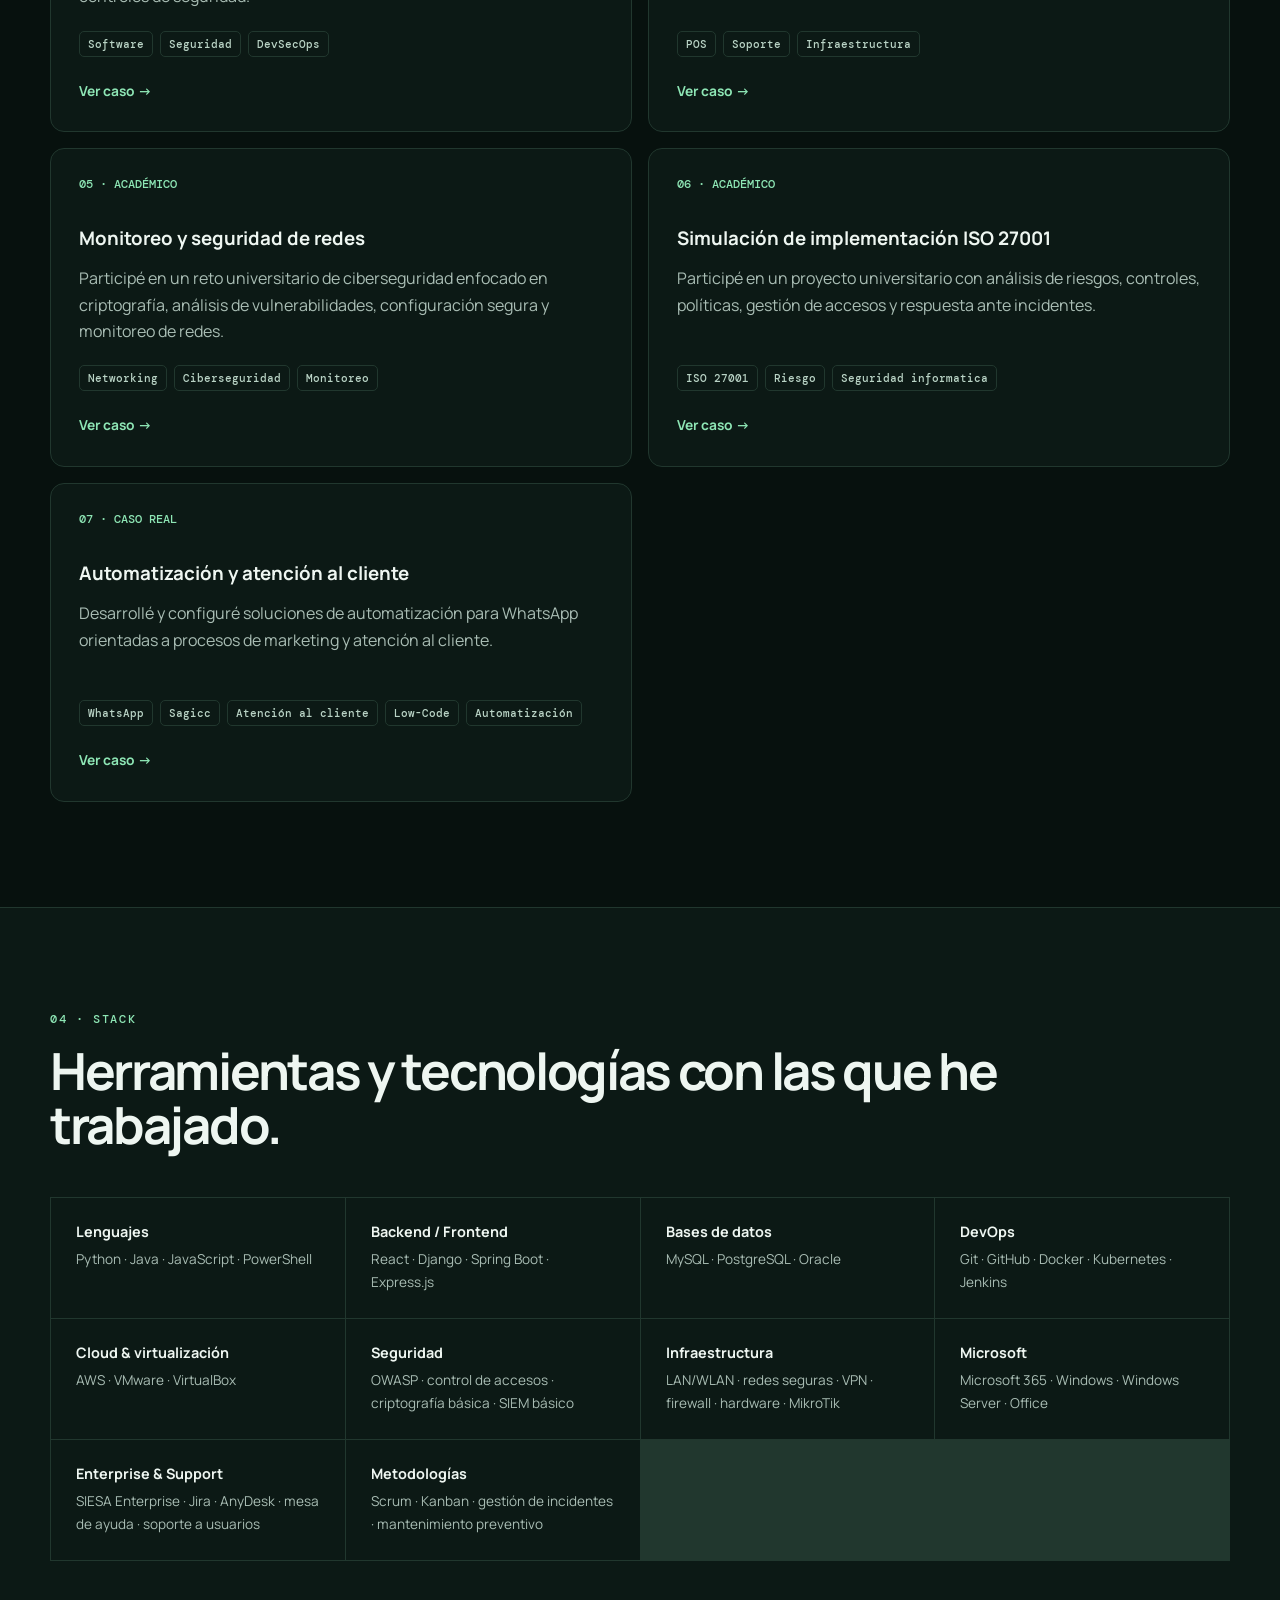
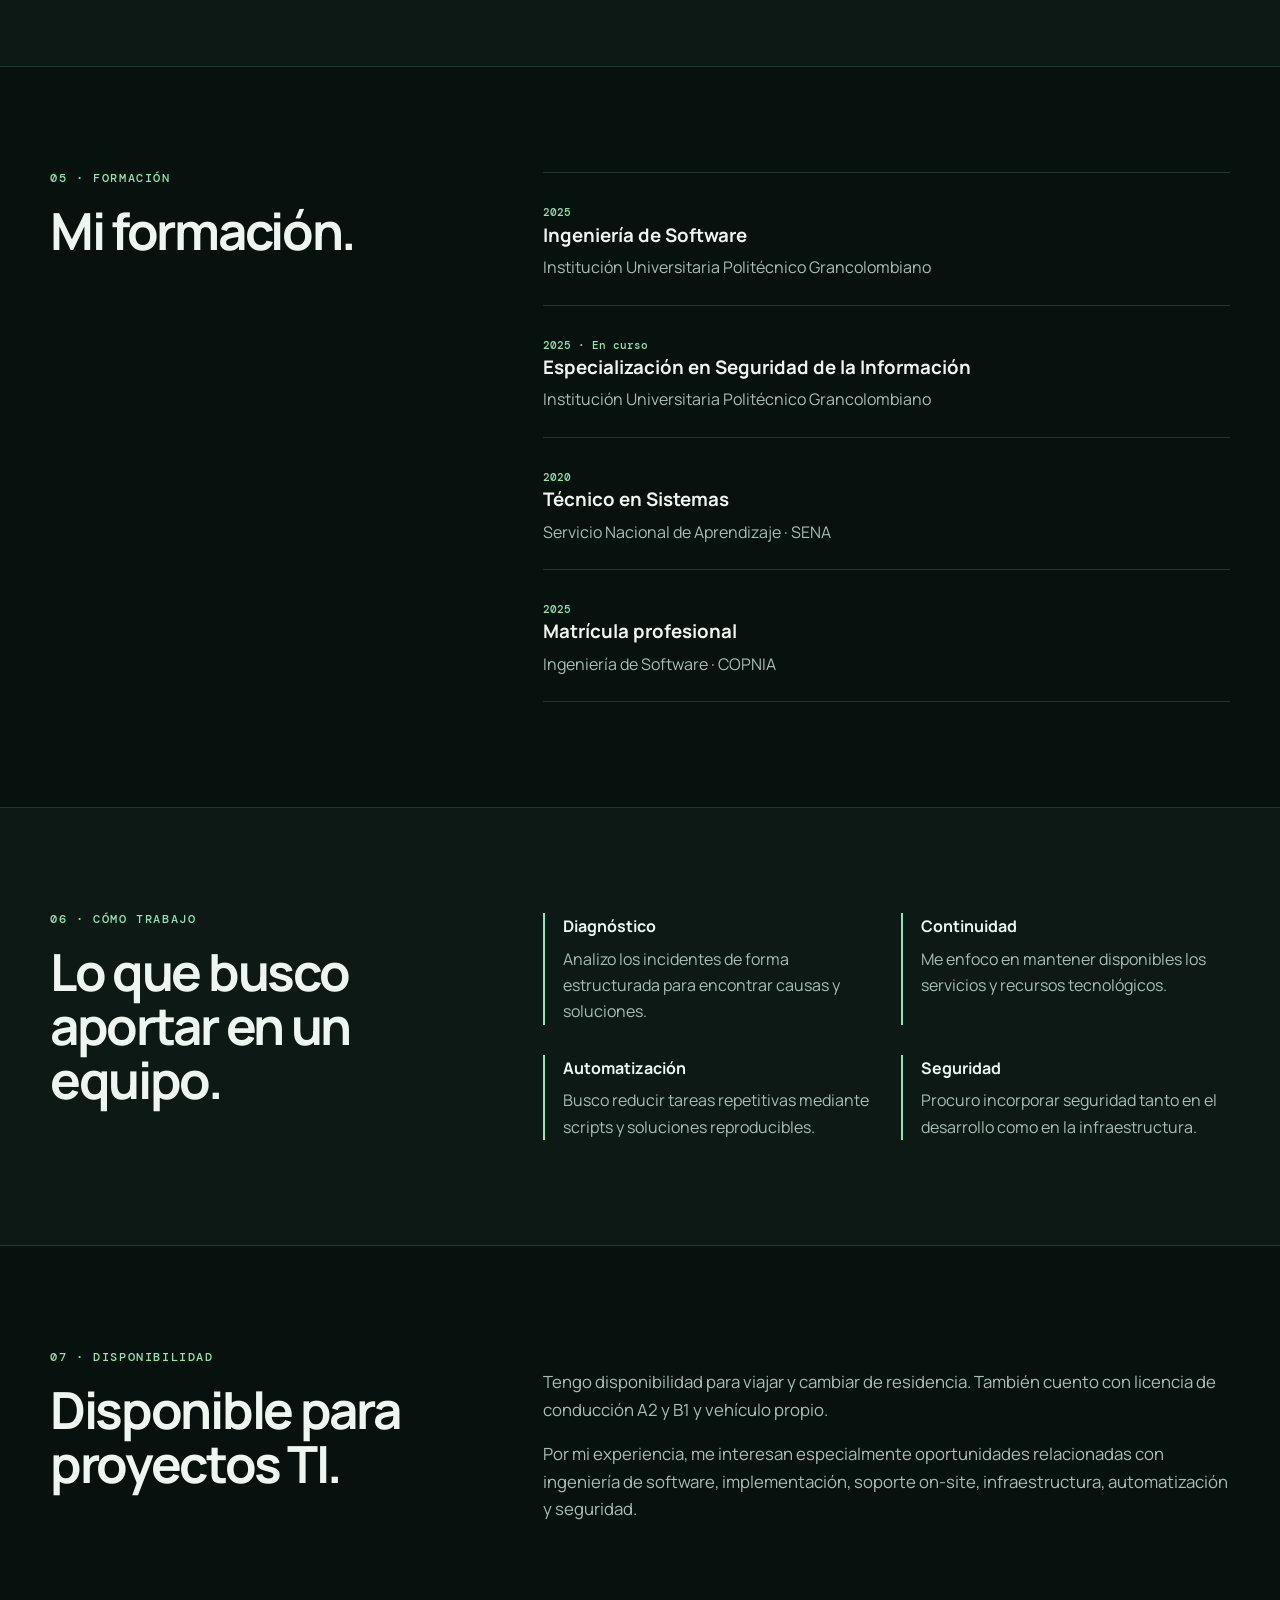
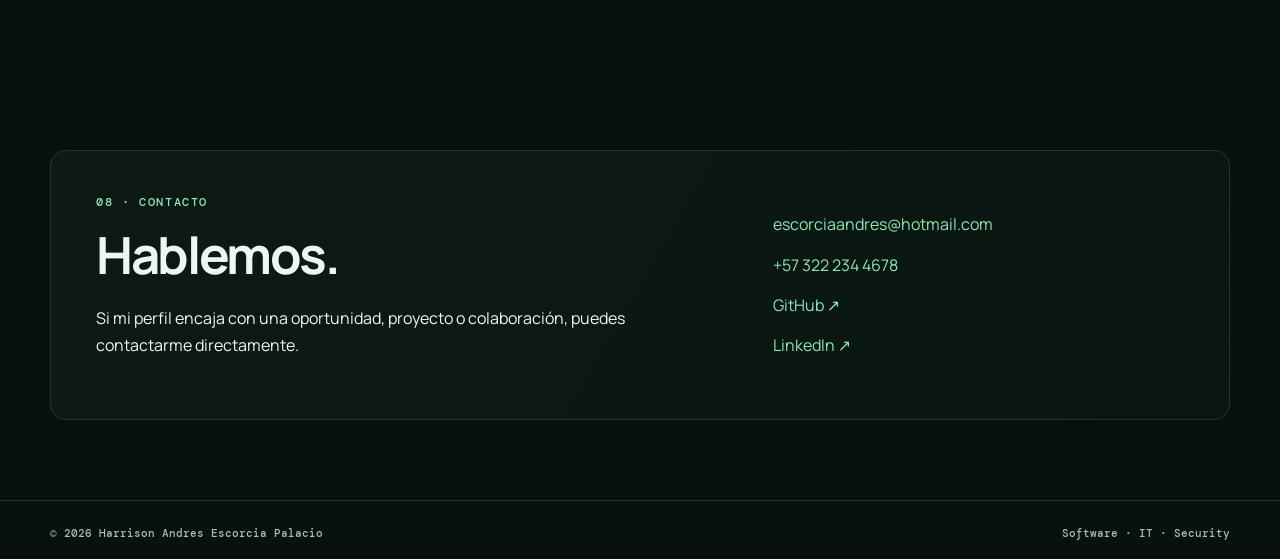
==== commit 6c5d38d8: "Fix HTML tags formatting in project card" ====
--- a/index.html
+++ b/index.html
@@ -255,7 +255,7 @@
           <span class="project-number">07 · CASO REAL</span>
           <h3>Automatización y atención al cliente</h3>
           <p>Desarrollé y configuré soluciones de automatización para WhatsApp orientadas a procesos de marketing y atención al cliente.</p>
-          <div class="tags"><span>WhatsApp</span>Sagicc<span>Atención al cliente</span>Low-Code<span>Automatización</span></div>
+          <div class="tags"><span>WhatsApp</span><span>Sagicc</span><span>Atención al cliente</span><span>Low-Code</span><span>Automatización</span></div>
           <a class="text-link" href="projects/implementacion-ti.html">Ver caso →</a>
         </article>
       </div>
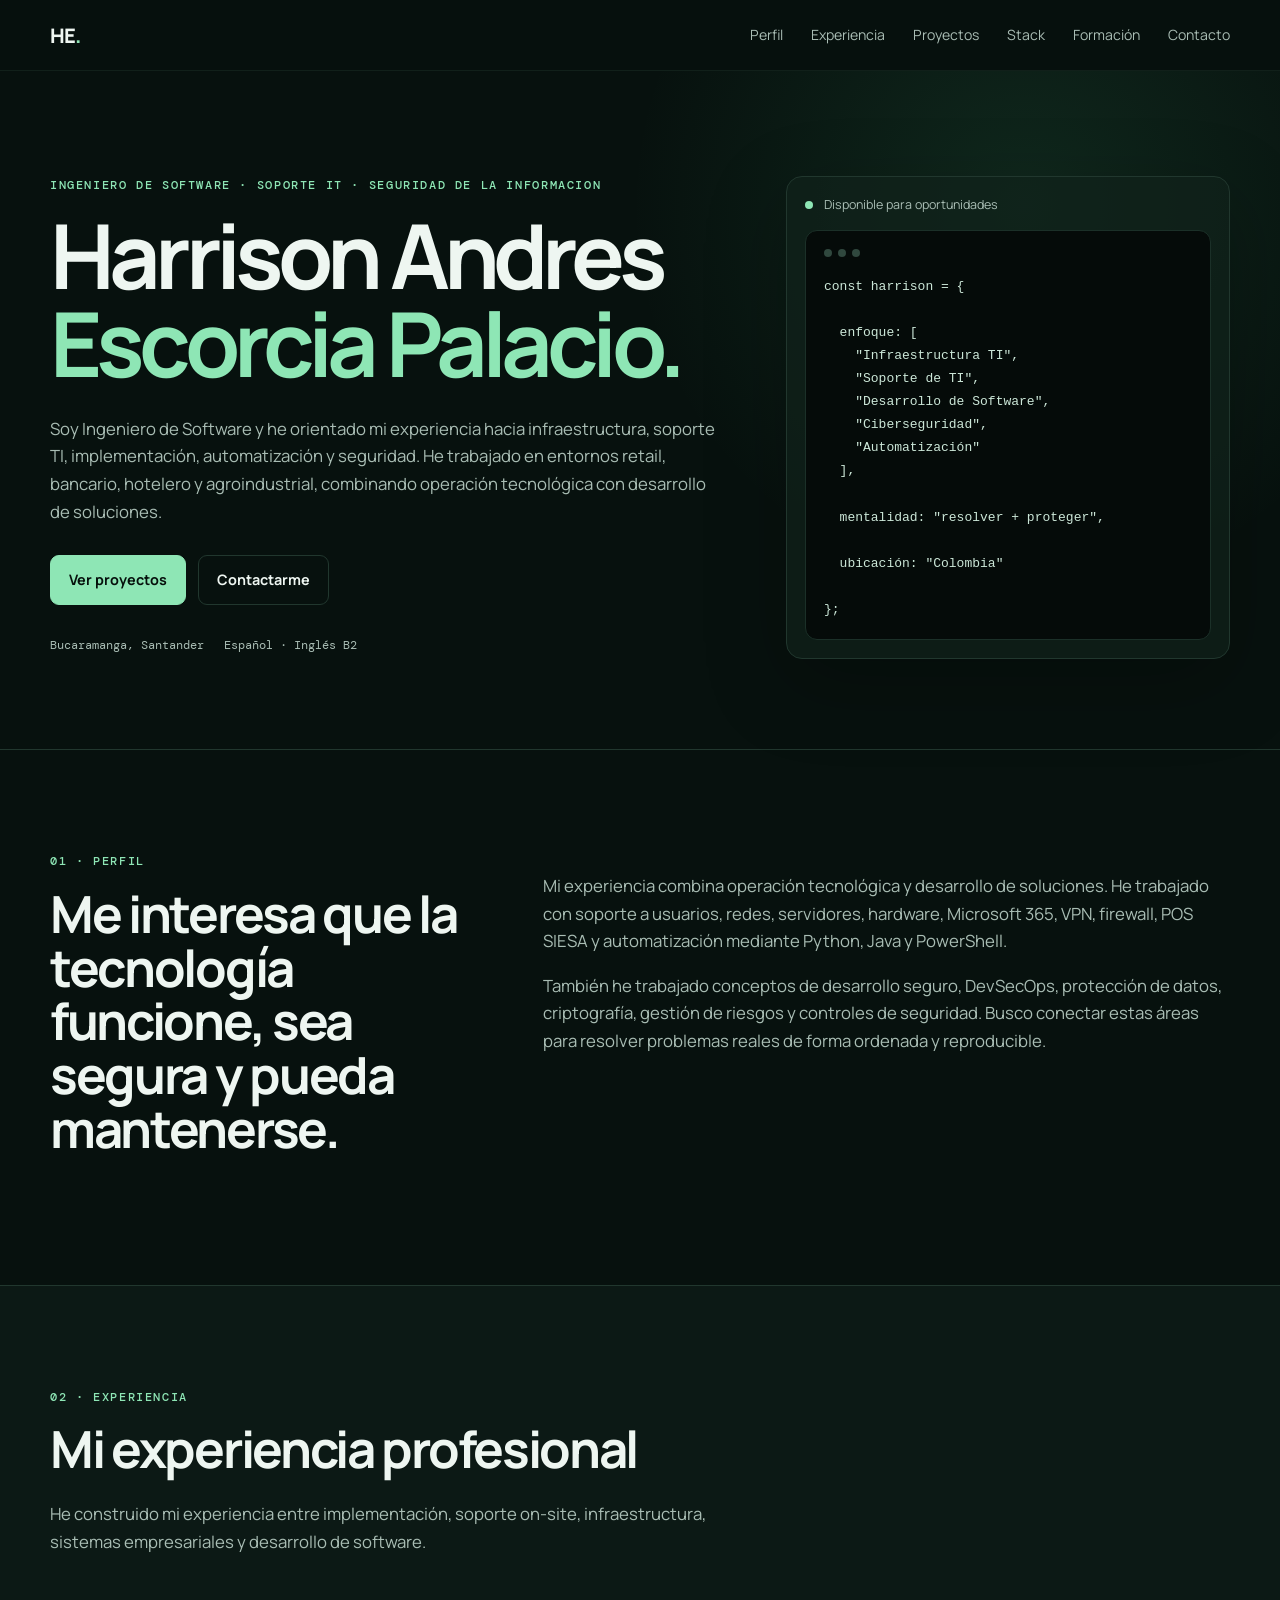
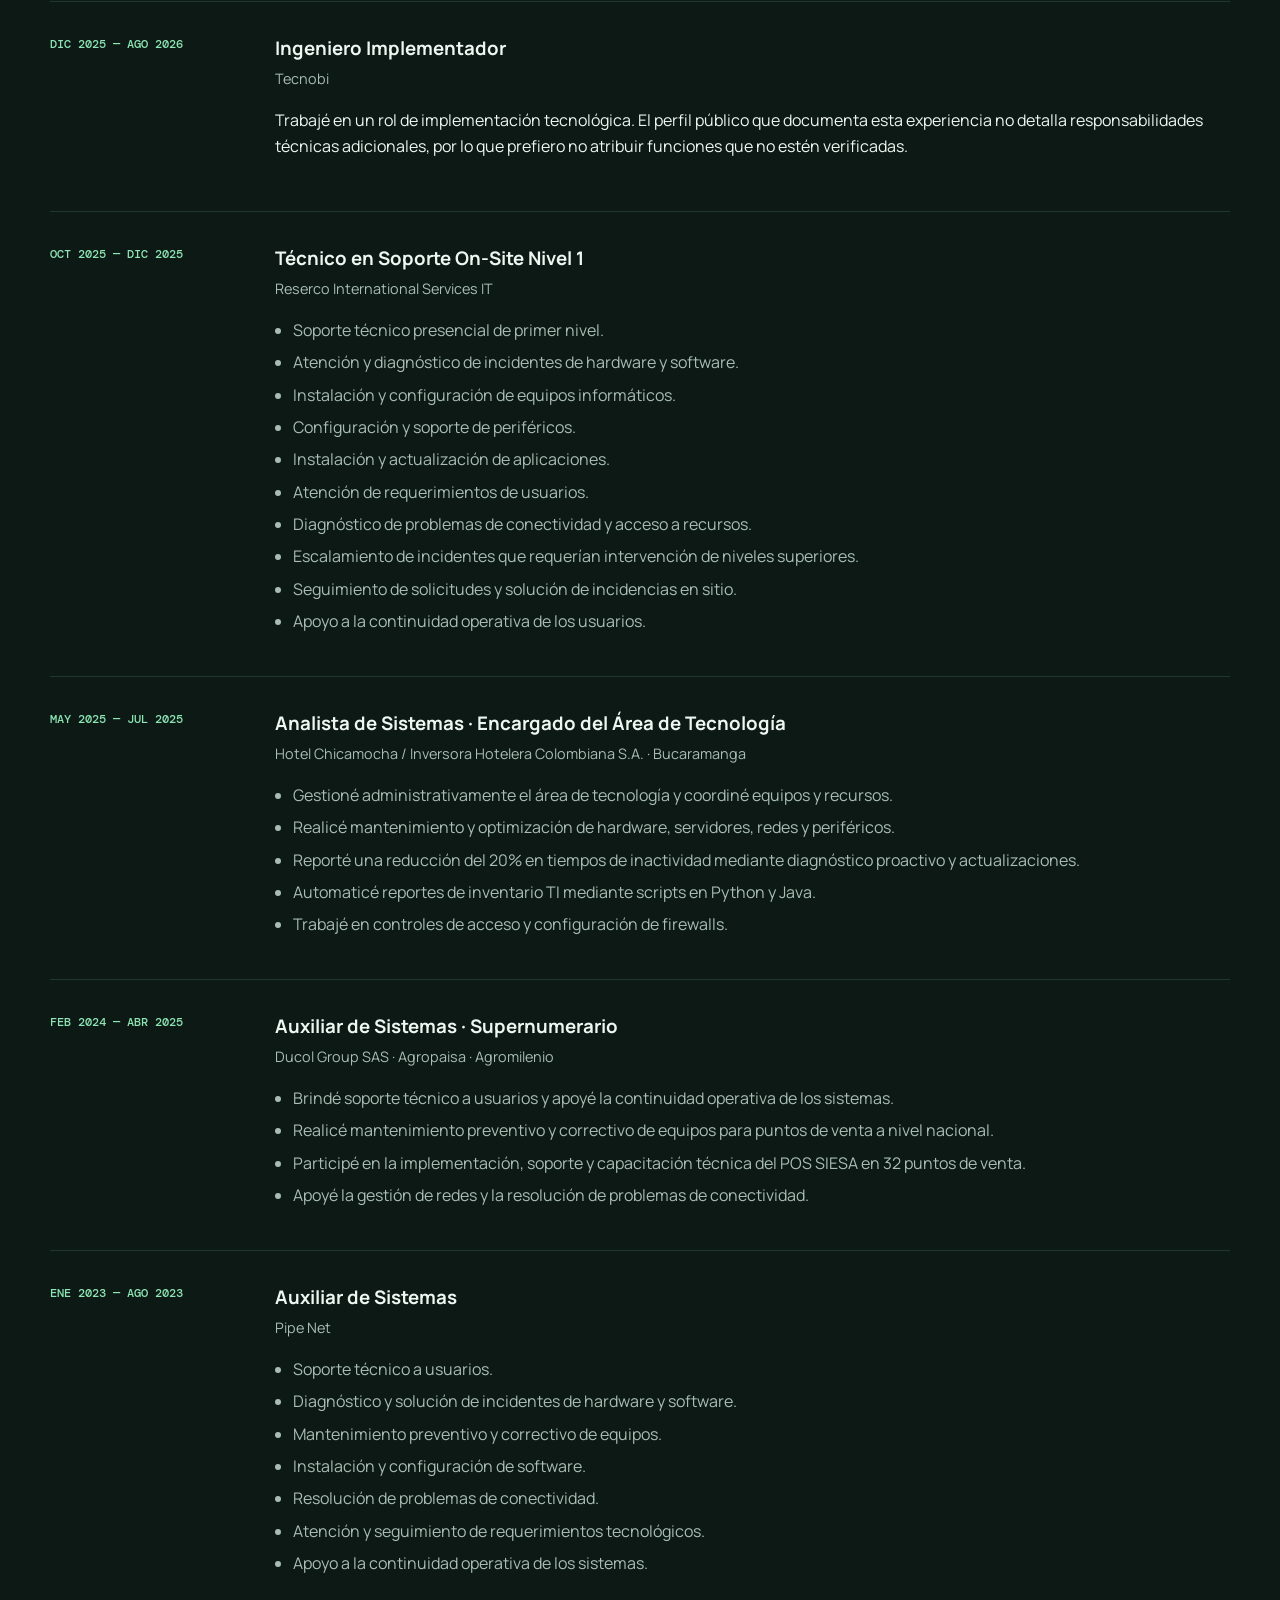
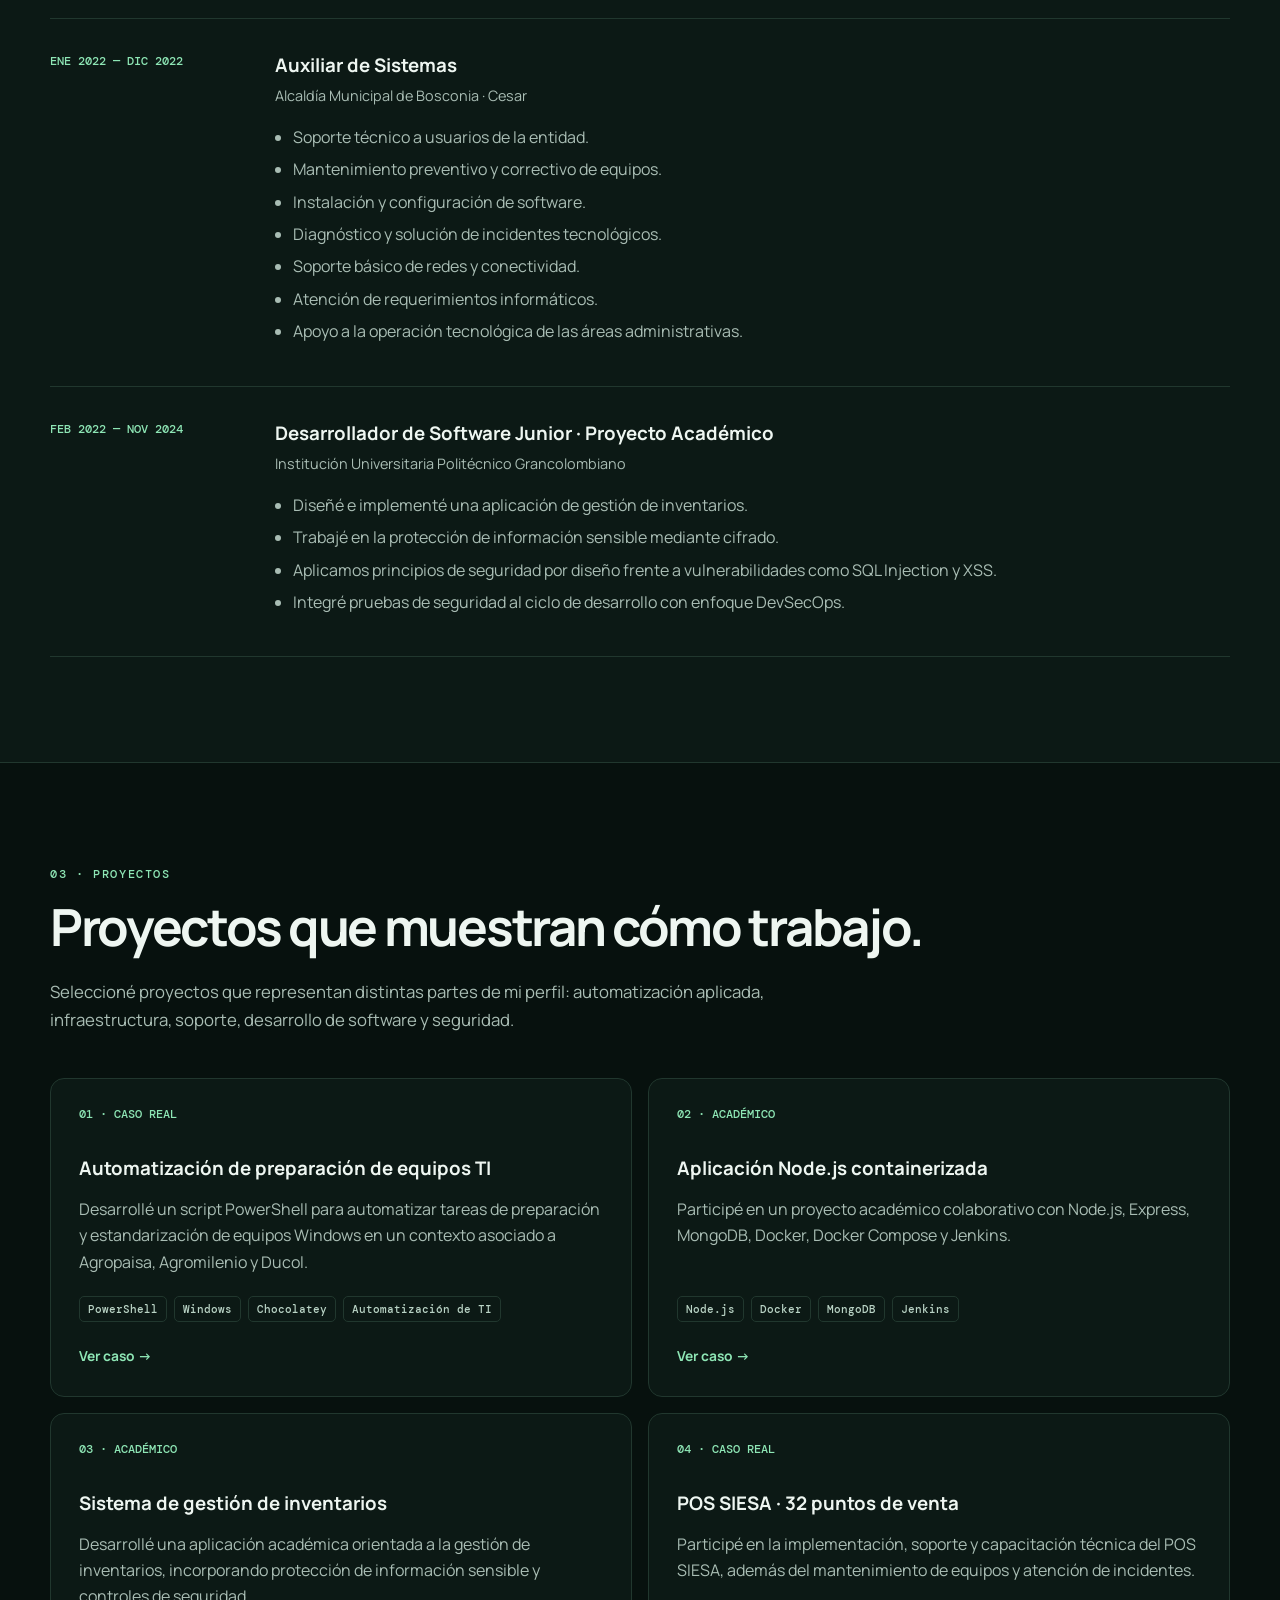
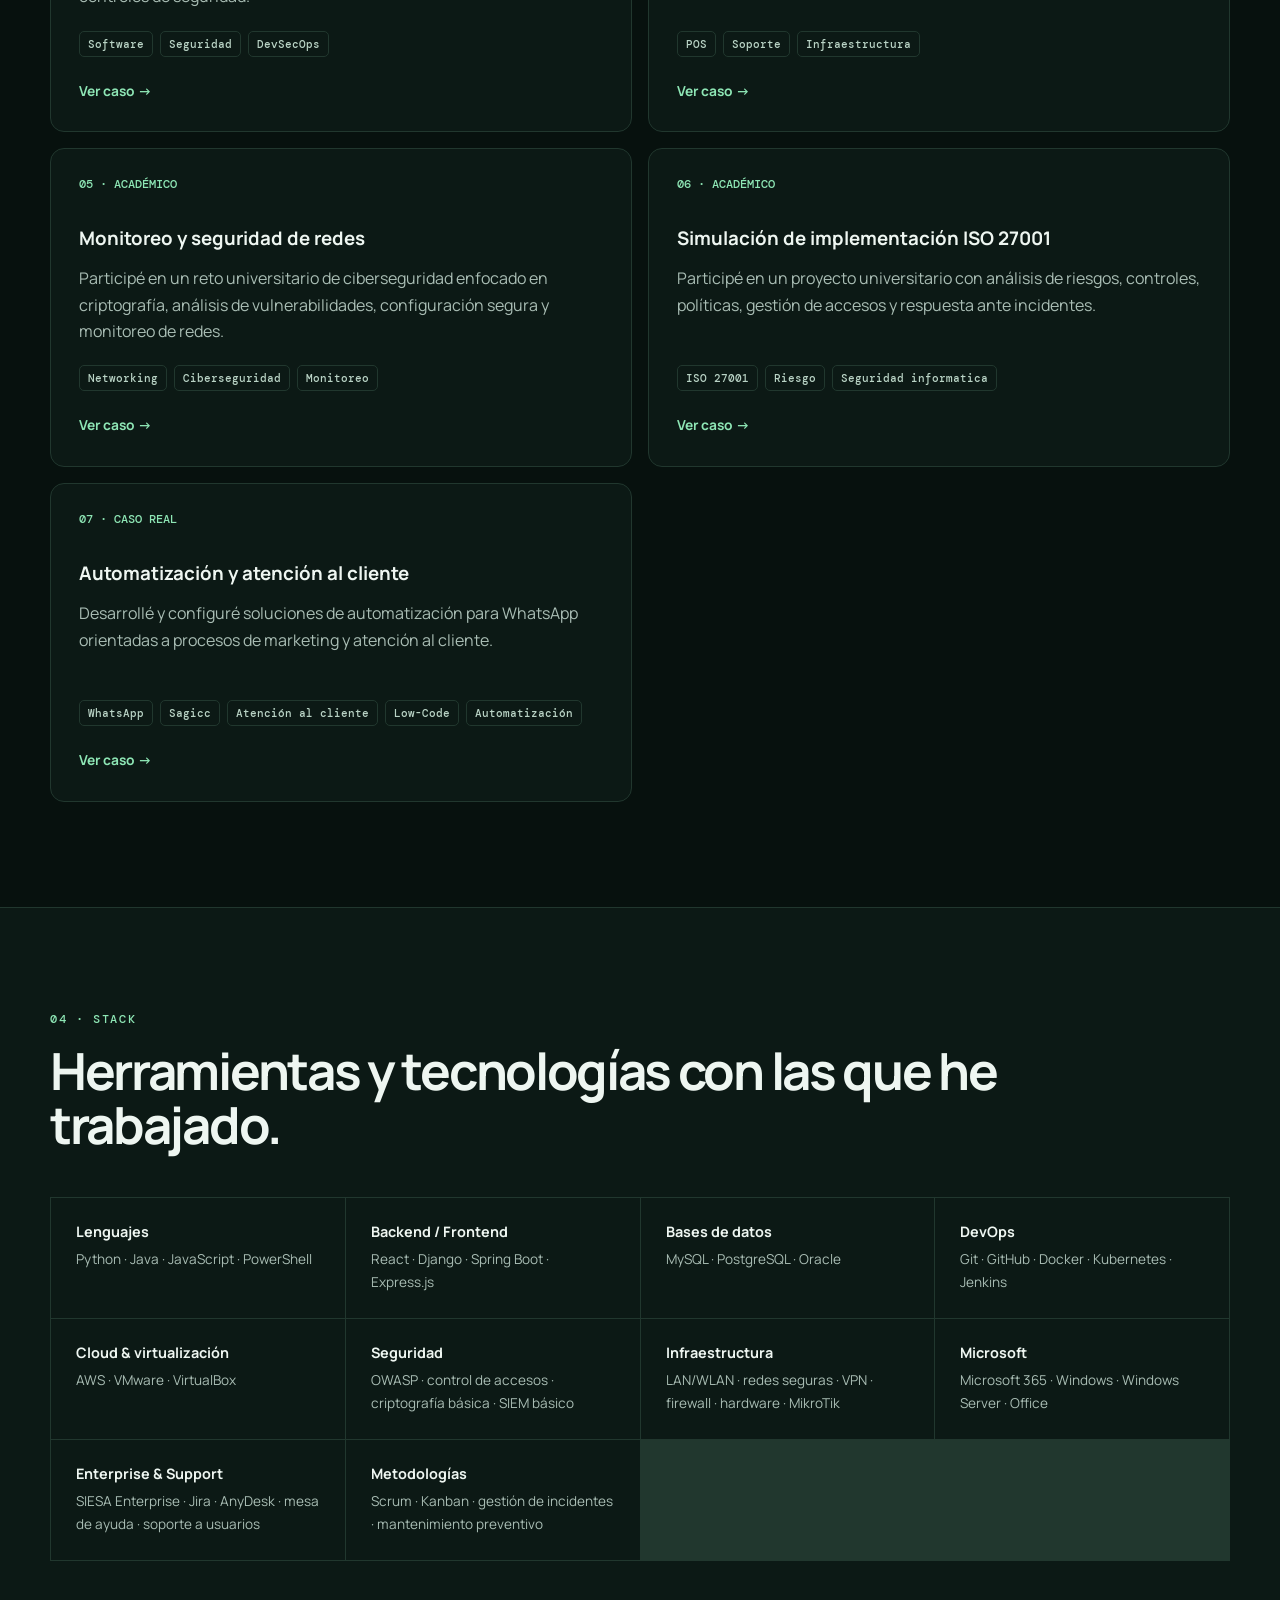
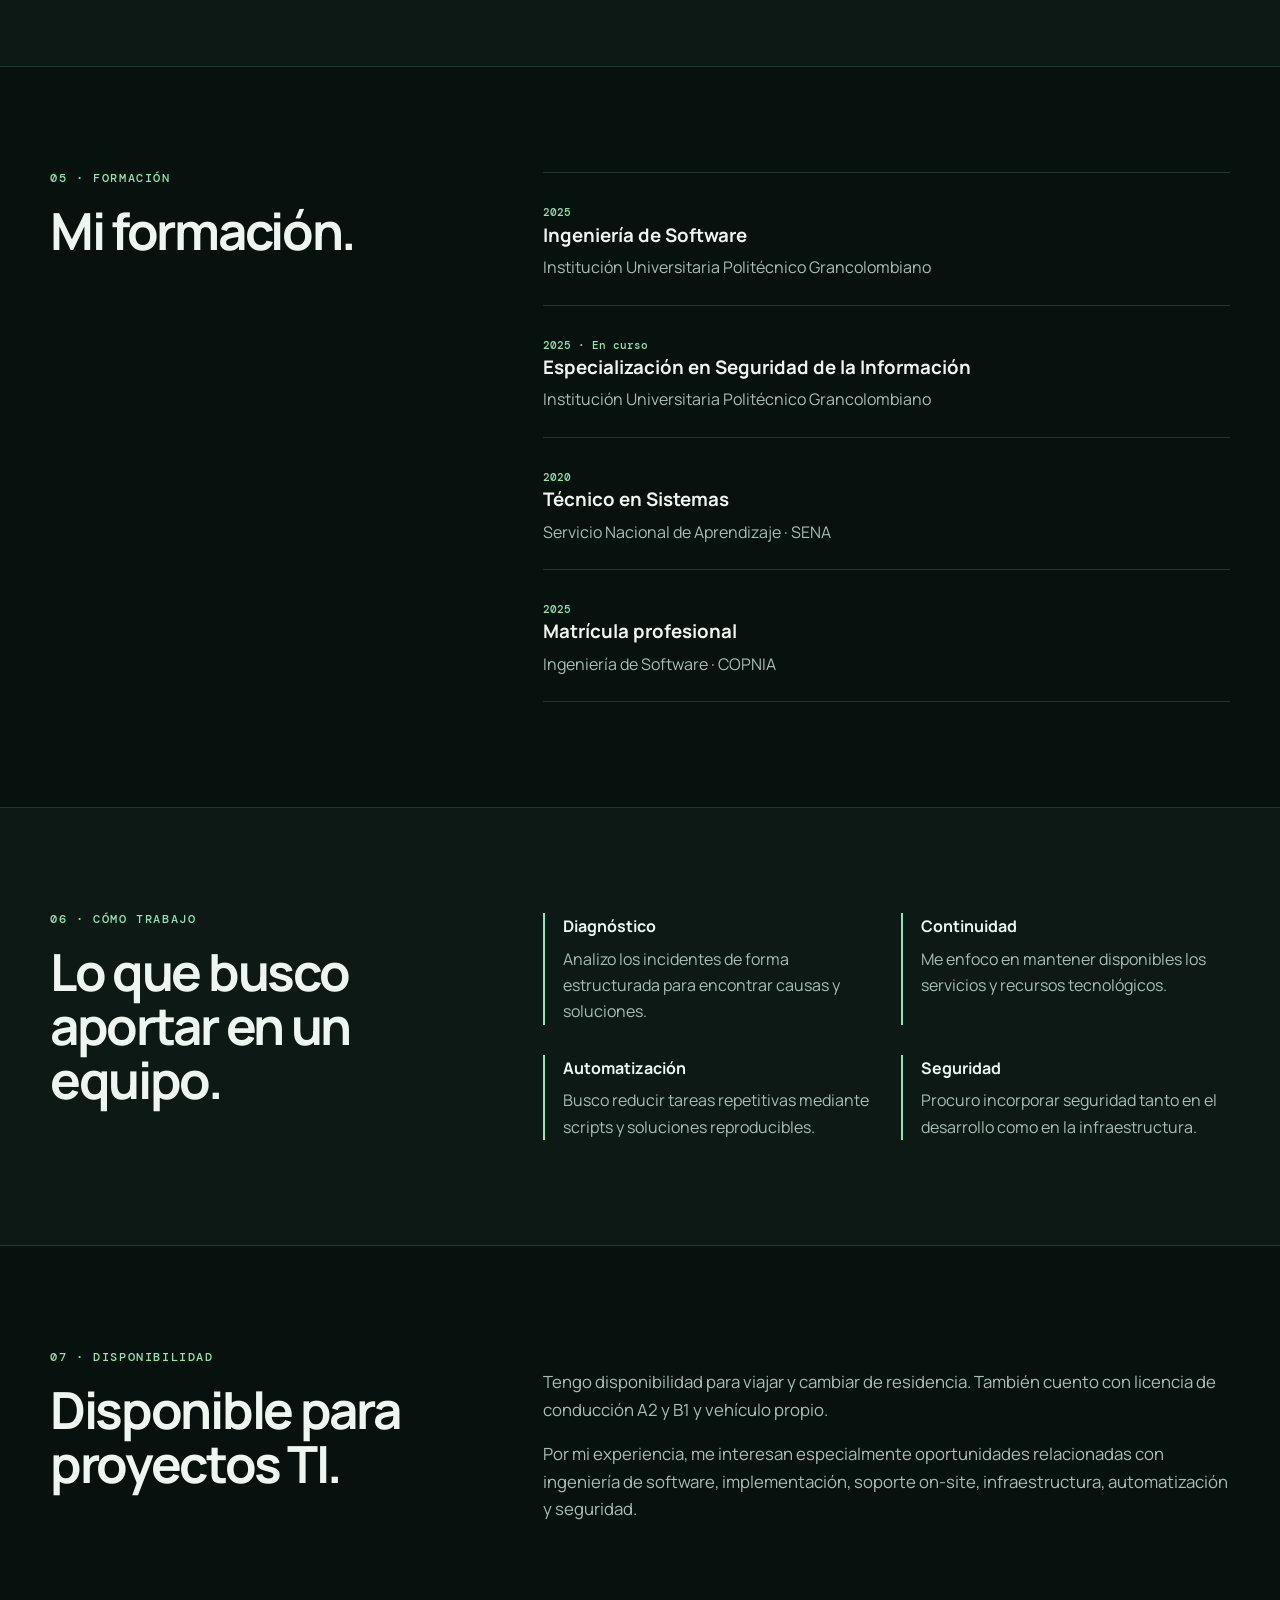
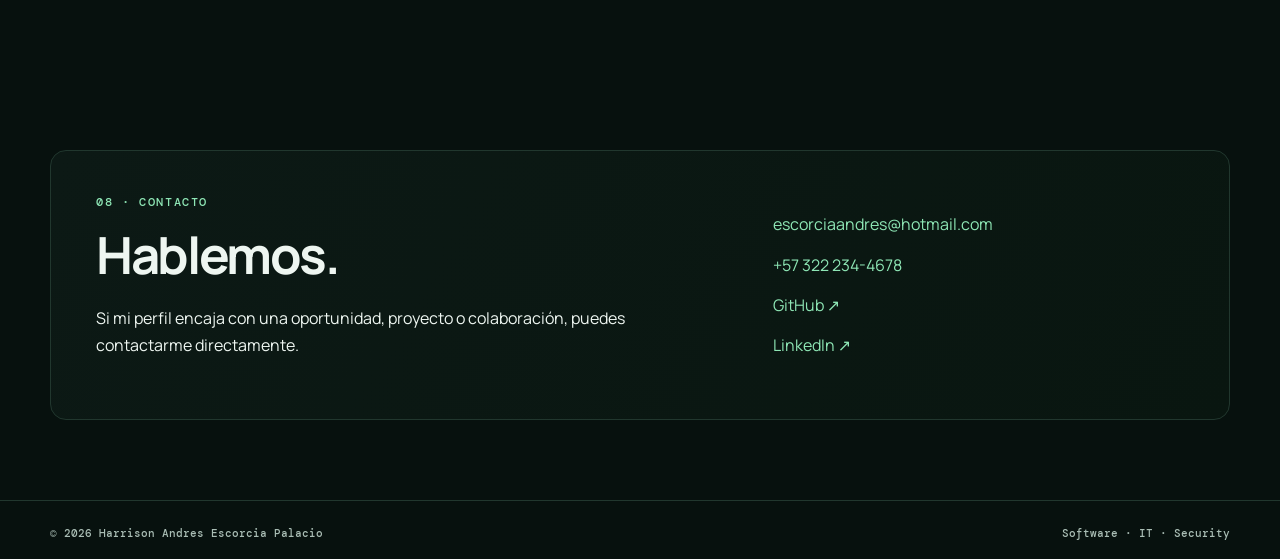
==== commit d9d2c41f: "Update portfolio and project documentation" ====
--- a/index.html
+++ b/index.html
@@ -349,7 +349,7 @@
       </div>
       <div class="contact-links">
         <a href="mailto:escorciaandres@hotmail.com">escorciaandres@hotmail.com</a>
-        <a href="https://api.whatsapp.com/send/?phone=573222344678&text&type=phone_number&app_absent=0">+57 322 234 4678</a>
+        <a href="https://api.whatsapp.com/send/?phone=573222344678&text&type=phone_number&app_absent=0">+57 322 234-4678</a>
         <a href="https://github.com/AndresEscorcia" target="_blank" rel="noopener">GitHub ↗</a>
         <a href="https://www.linkedin.com/" target="_blank" rel="noopener">LinkedIn ↗</a>
       </div>
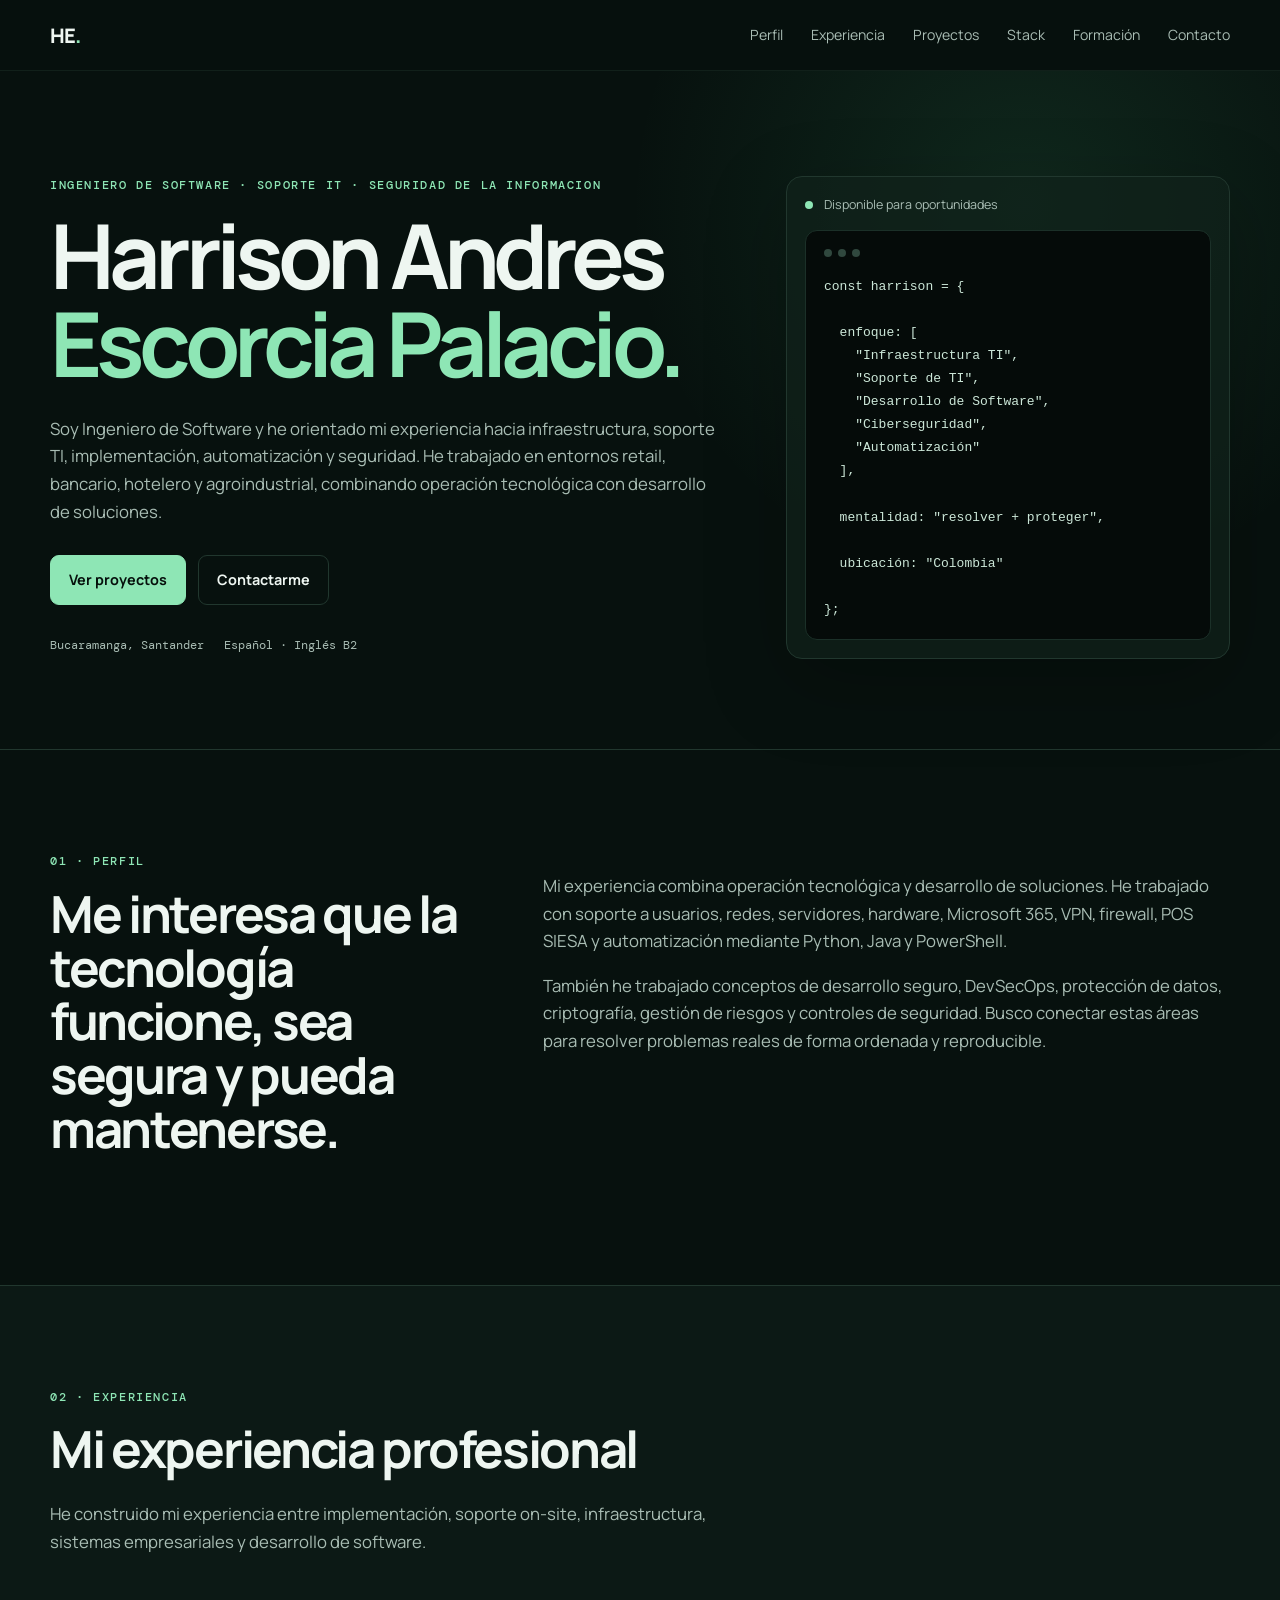
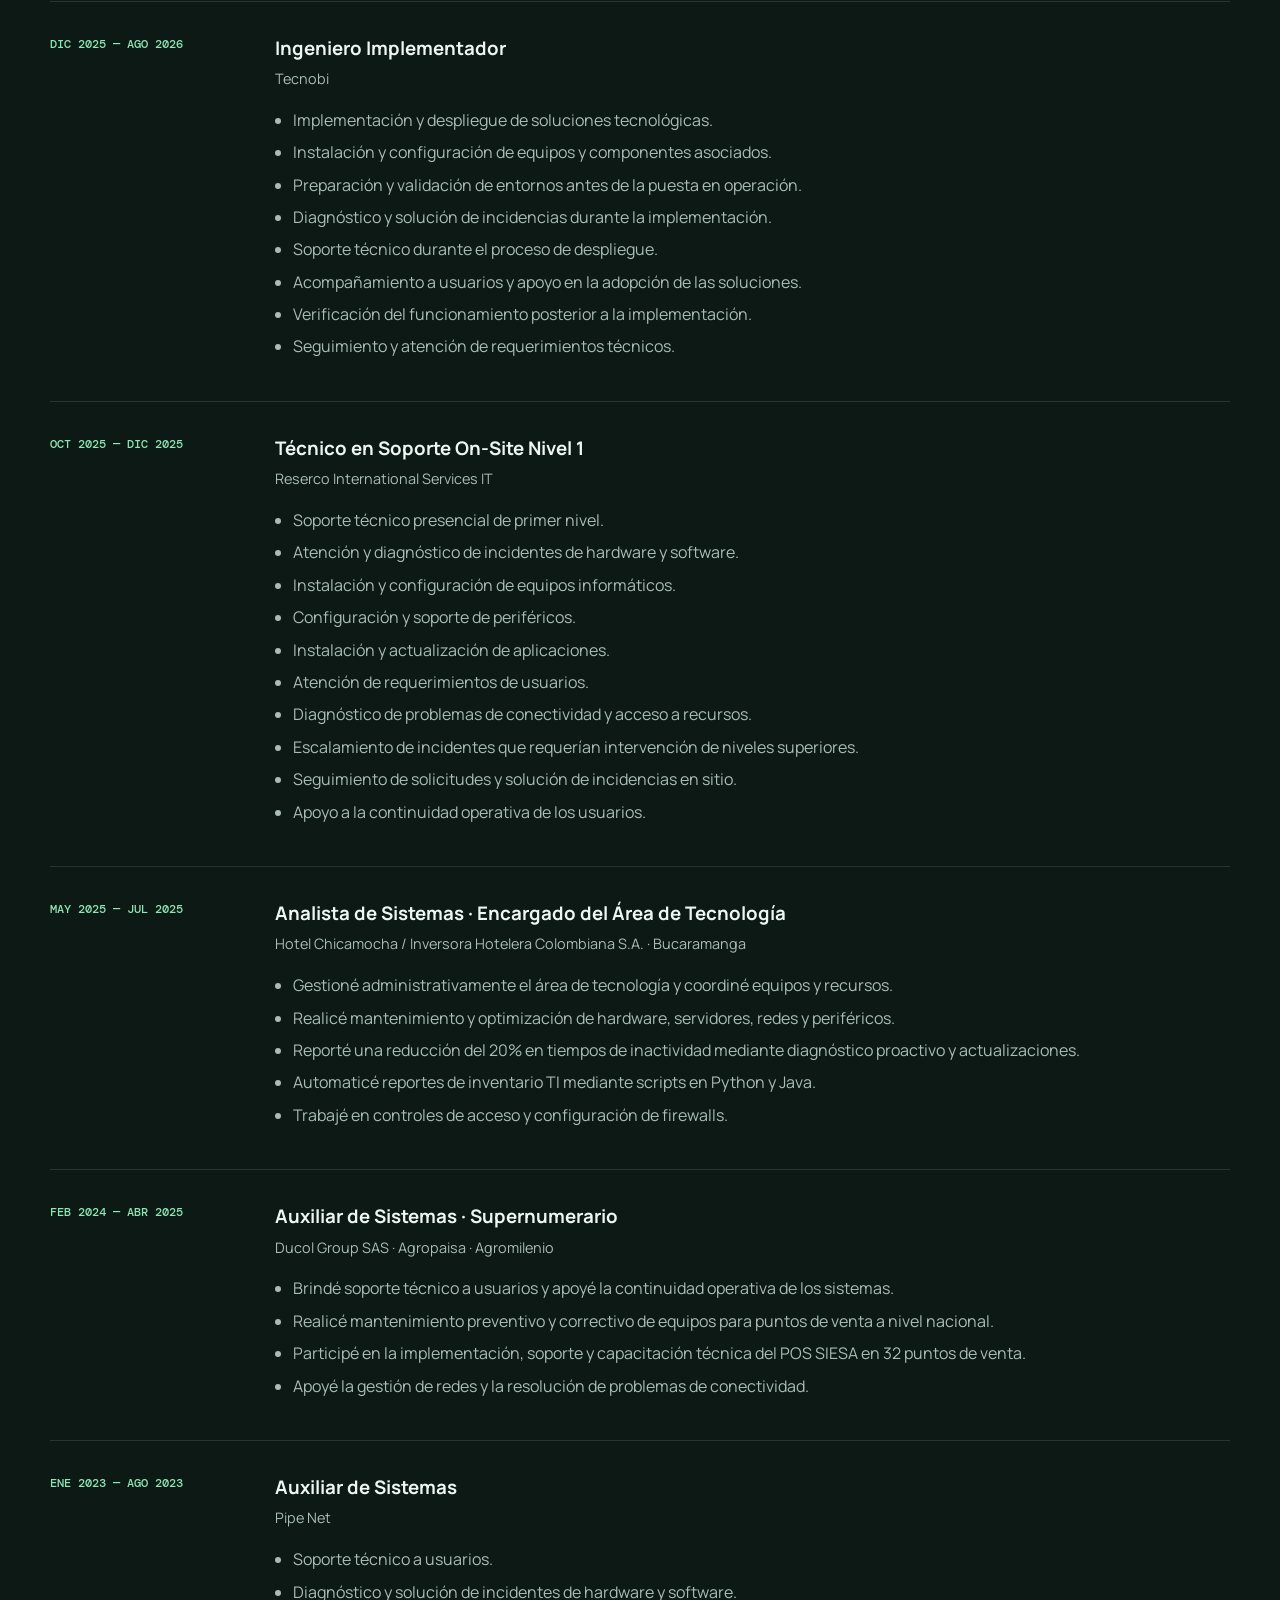
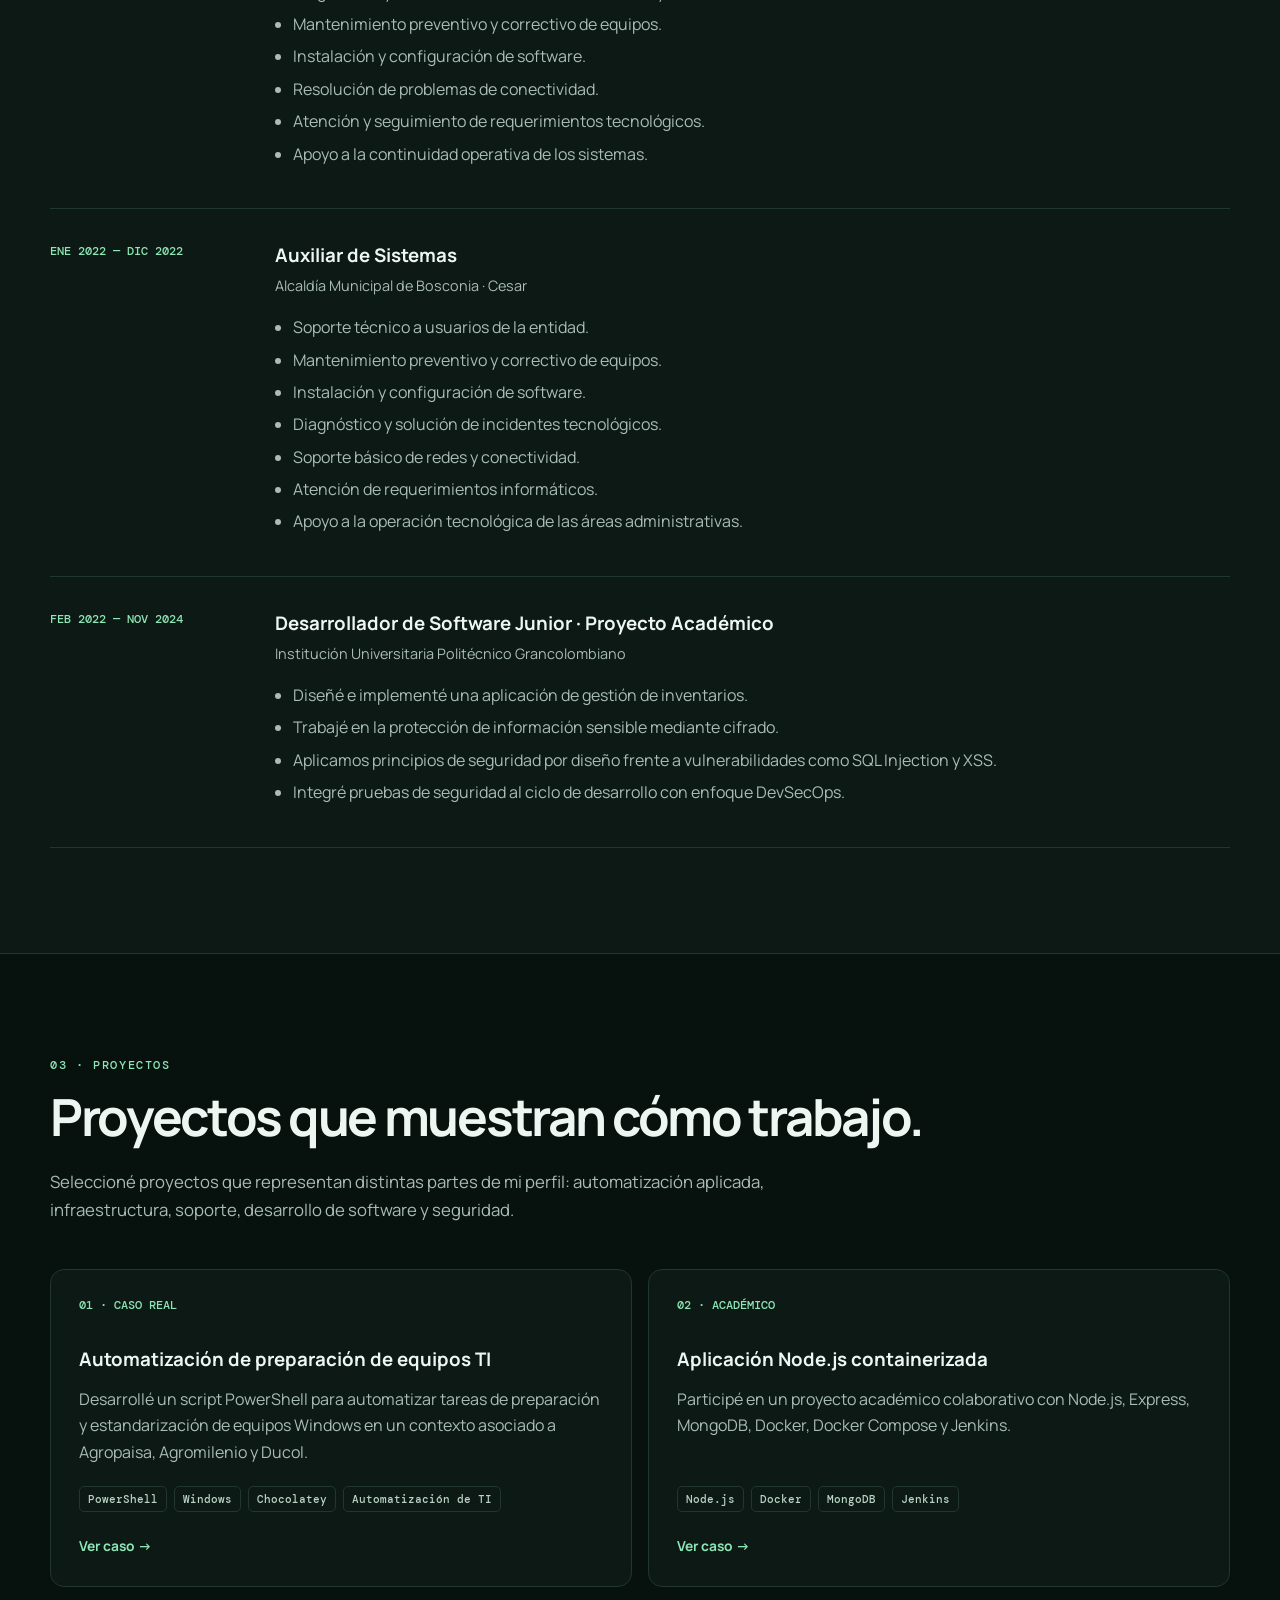
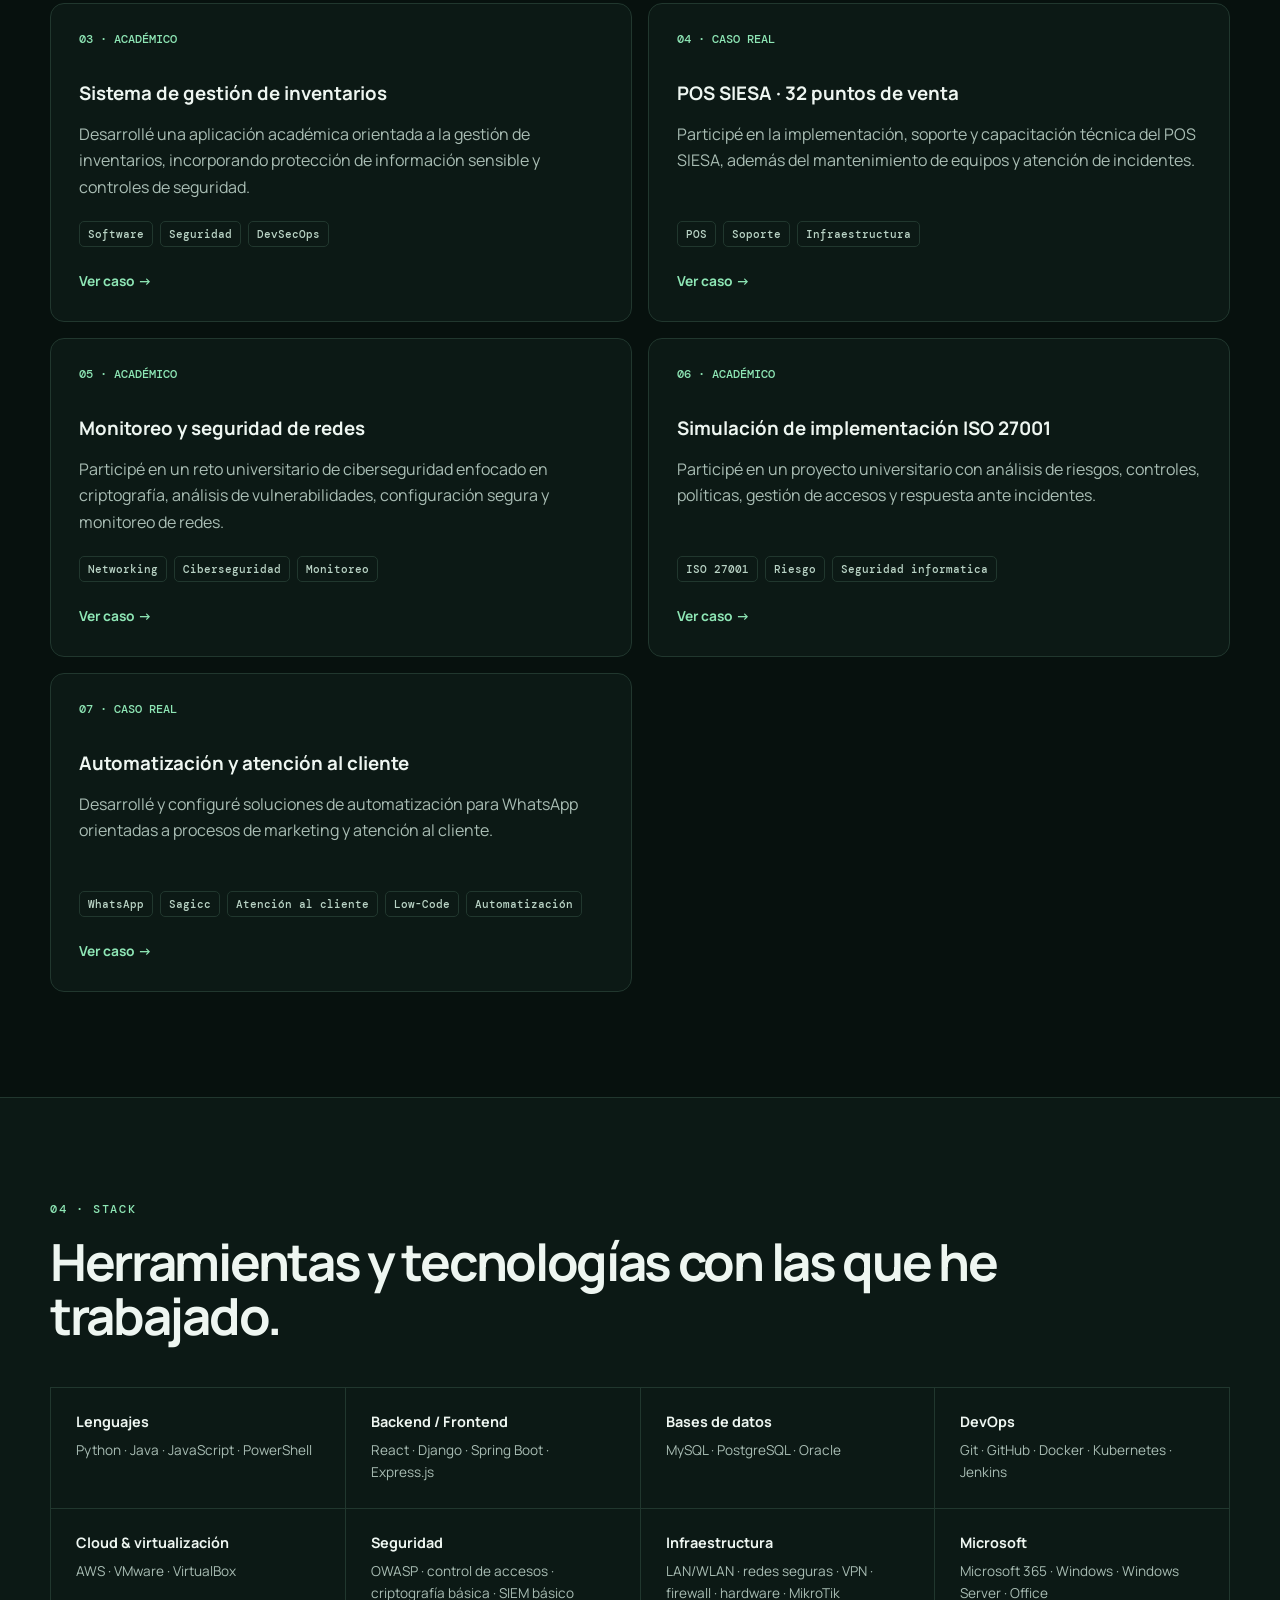
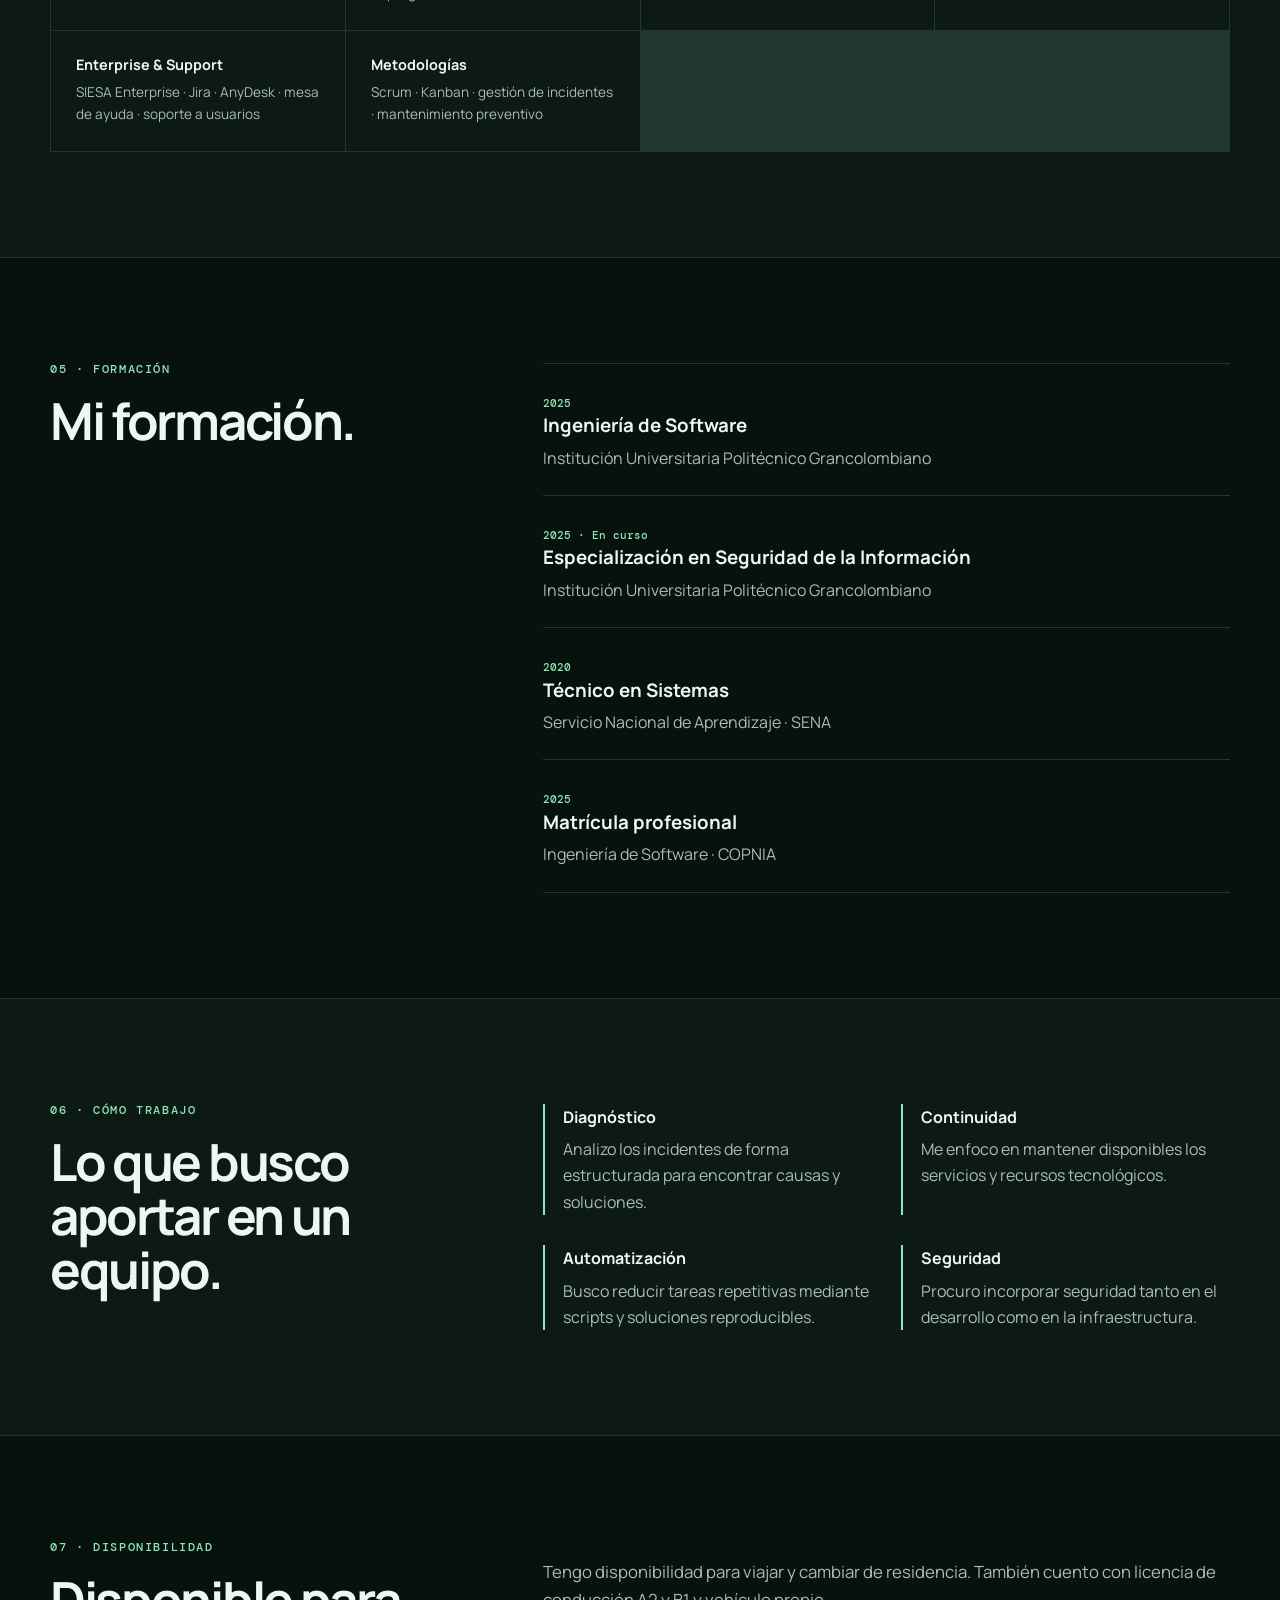
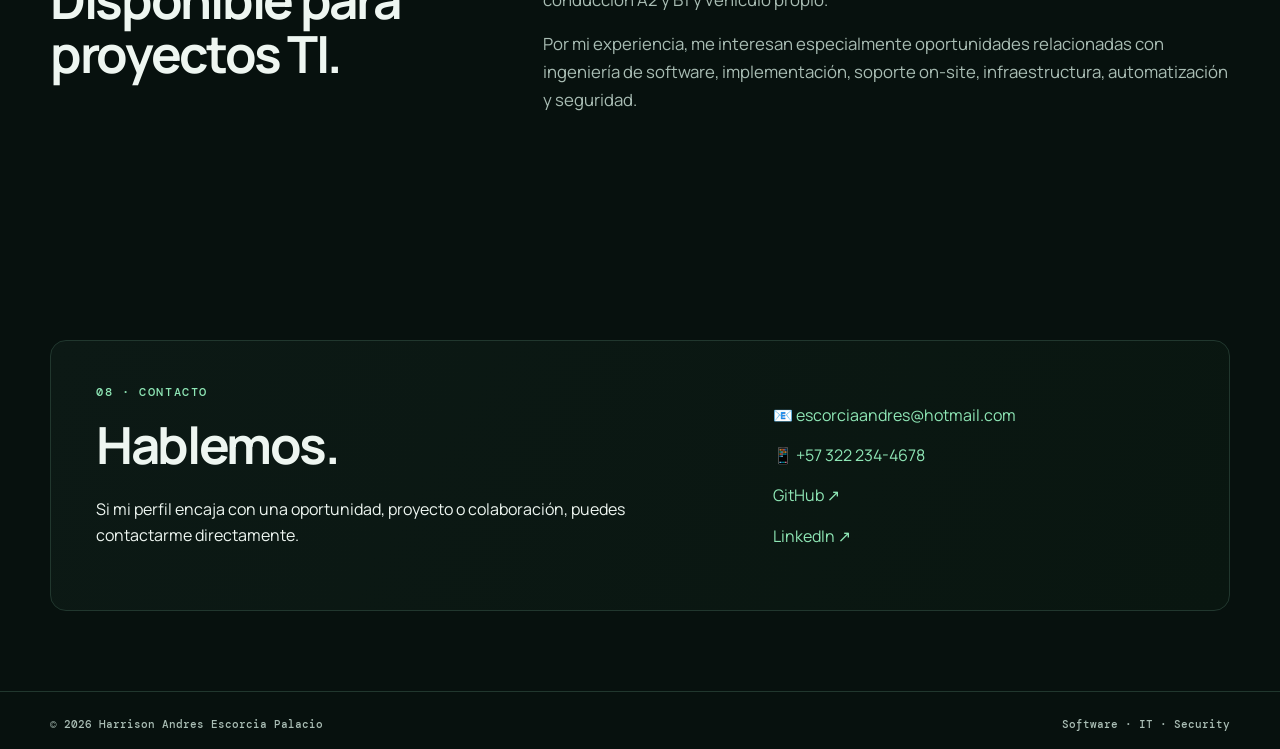
==== commit d825c23c: "Update UX" ====
--- a/index.html
+++ b/index.html
@@ -105,7 +105,16 @@
           <div>
             <h3>Ingeniero Implementador</h3>
             <p class="company">Tecnobi</p>
-            <p>Trabajé en un rol de implementación tecnológica. El perfil público que documenta esta experiencia no detalla responsabilidades técnicas adicionales, por lo que prefiero no atribuir funciones que no estén verificadas.</p>
+            <ul>
+              <li>Implementación y despliegue de soluciones tecnológicas.</li>
+              <li>Instalación y configuración de equipos y componentes asociados.</li>
+              <li>Preparación y validación de entornos antes de la puesta en operación.</li>
+              <li>Diagnóstico y solución de incidencias durante la implementación.</li>
+              <li>Soporte técnico durante el proceso de despliegue.</li>
+              <li>Acompañamiento a usuarios y apoyo en la adopción de las soluciones.</li>
+              <li>Verificación del funcionamiento posterior a la implementación.</li>
+              <li>Seguimiento y atención de requerimientos técnicos.</li>
+            </ul>
           </div>
         </article>
         <article class="timeline-item">
@@ -348,8 +357,8 @@
         <p>Si mi perfil encaja con una oportunidad, proyecto o colaboración, puedes contactarme directamente.</p>
       </div>
       <div class="contact-links">
-        <a href="mailto:escorciaandres@hotmail.com">escorciaandres@hotmail.com</a>
-        <a href="https://api.whatsapp.com/send/?phone=573222344678&text&type=phone_number&app_absent=0">+57 322 234-4678</a>
+        <a href="mailto:escorciaandres@hotmail.com">📧 escorciaandres@hotmail.com</a>
+        <a href="https://api.whatsapp.com/send/?phone=573222344678&text&type=phone_number&app_absent=0">📱 +57 322 234-4678</a>
         <a href="https://github.com/AndresEscorcia" target="_blank" rel="noopener">GitHub ↗</a>
         <a href="https://www.linkedin.com/" target="_blank" rel="noopener">LinkedIn ↗</a>
       </div>
